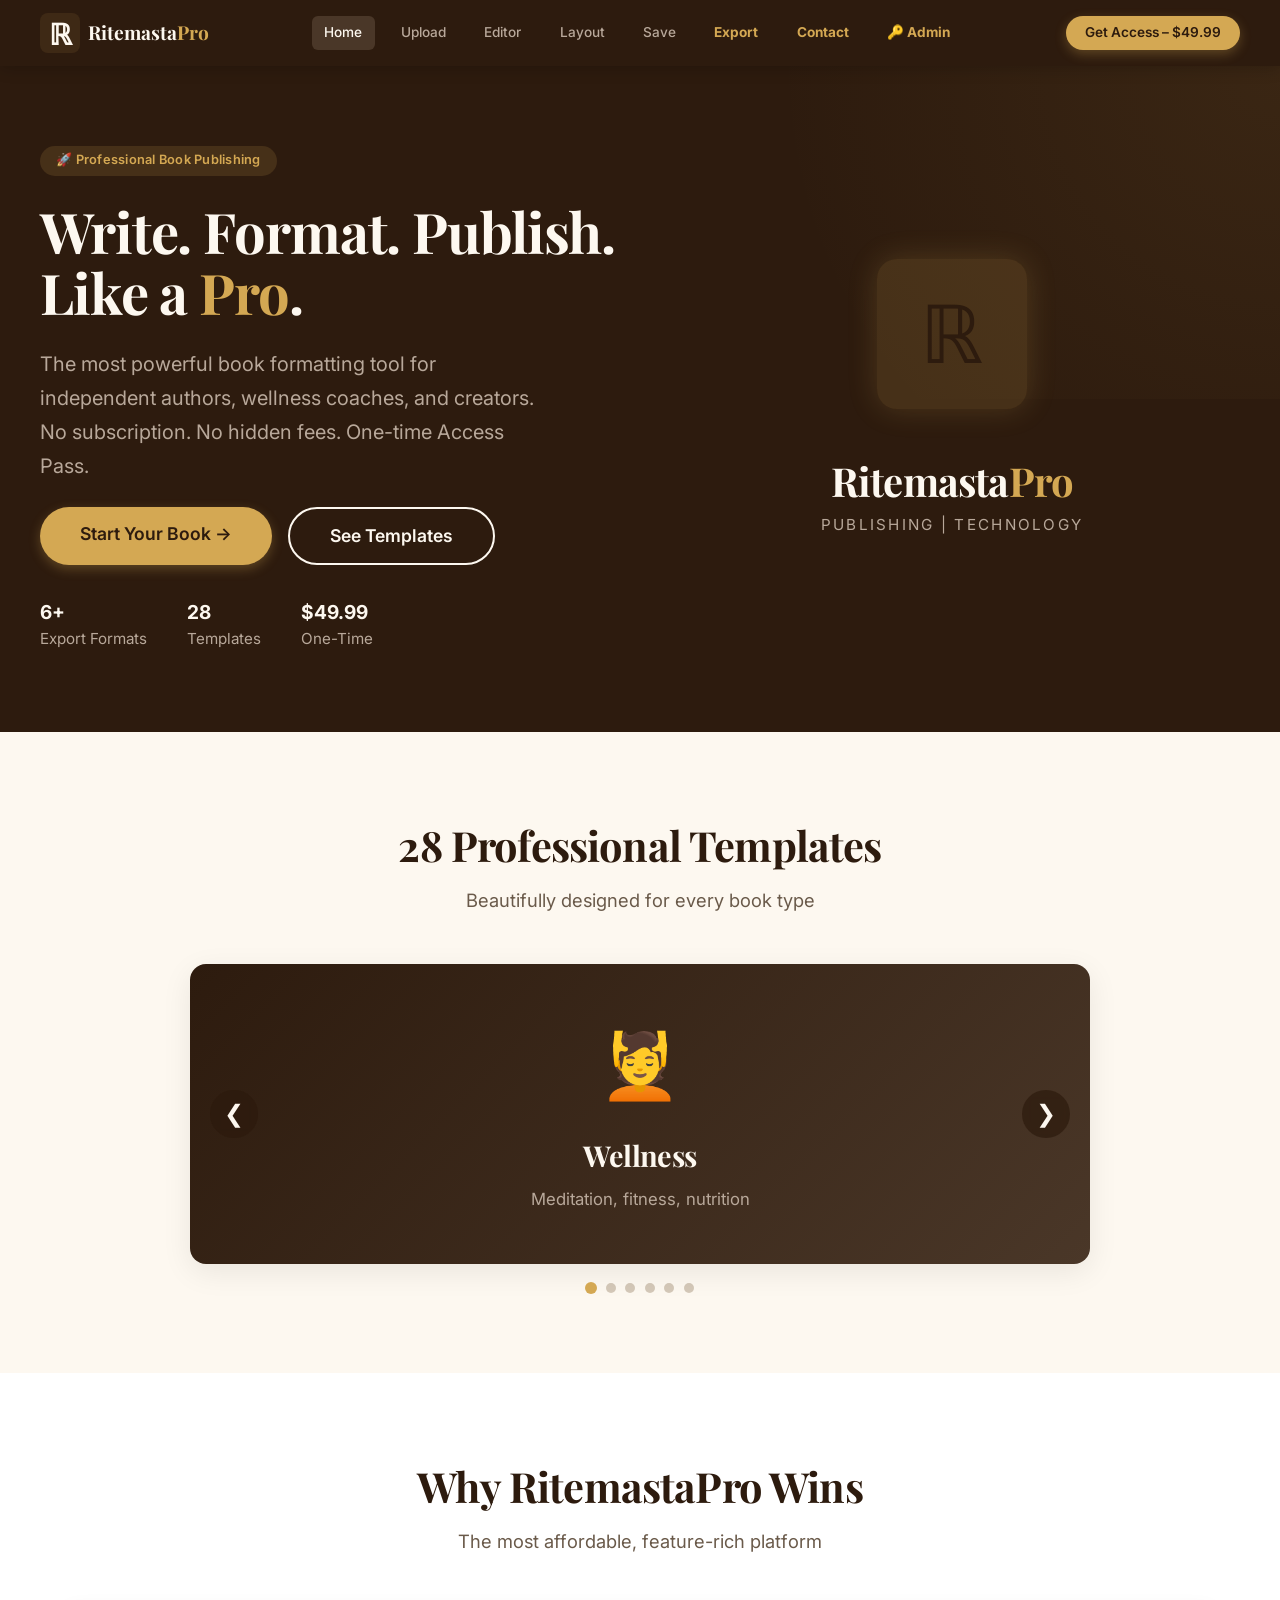
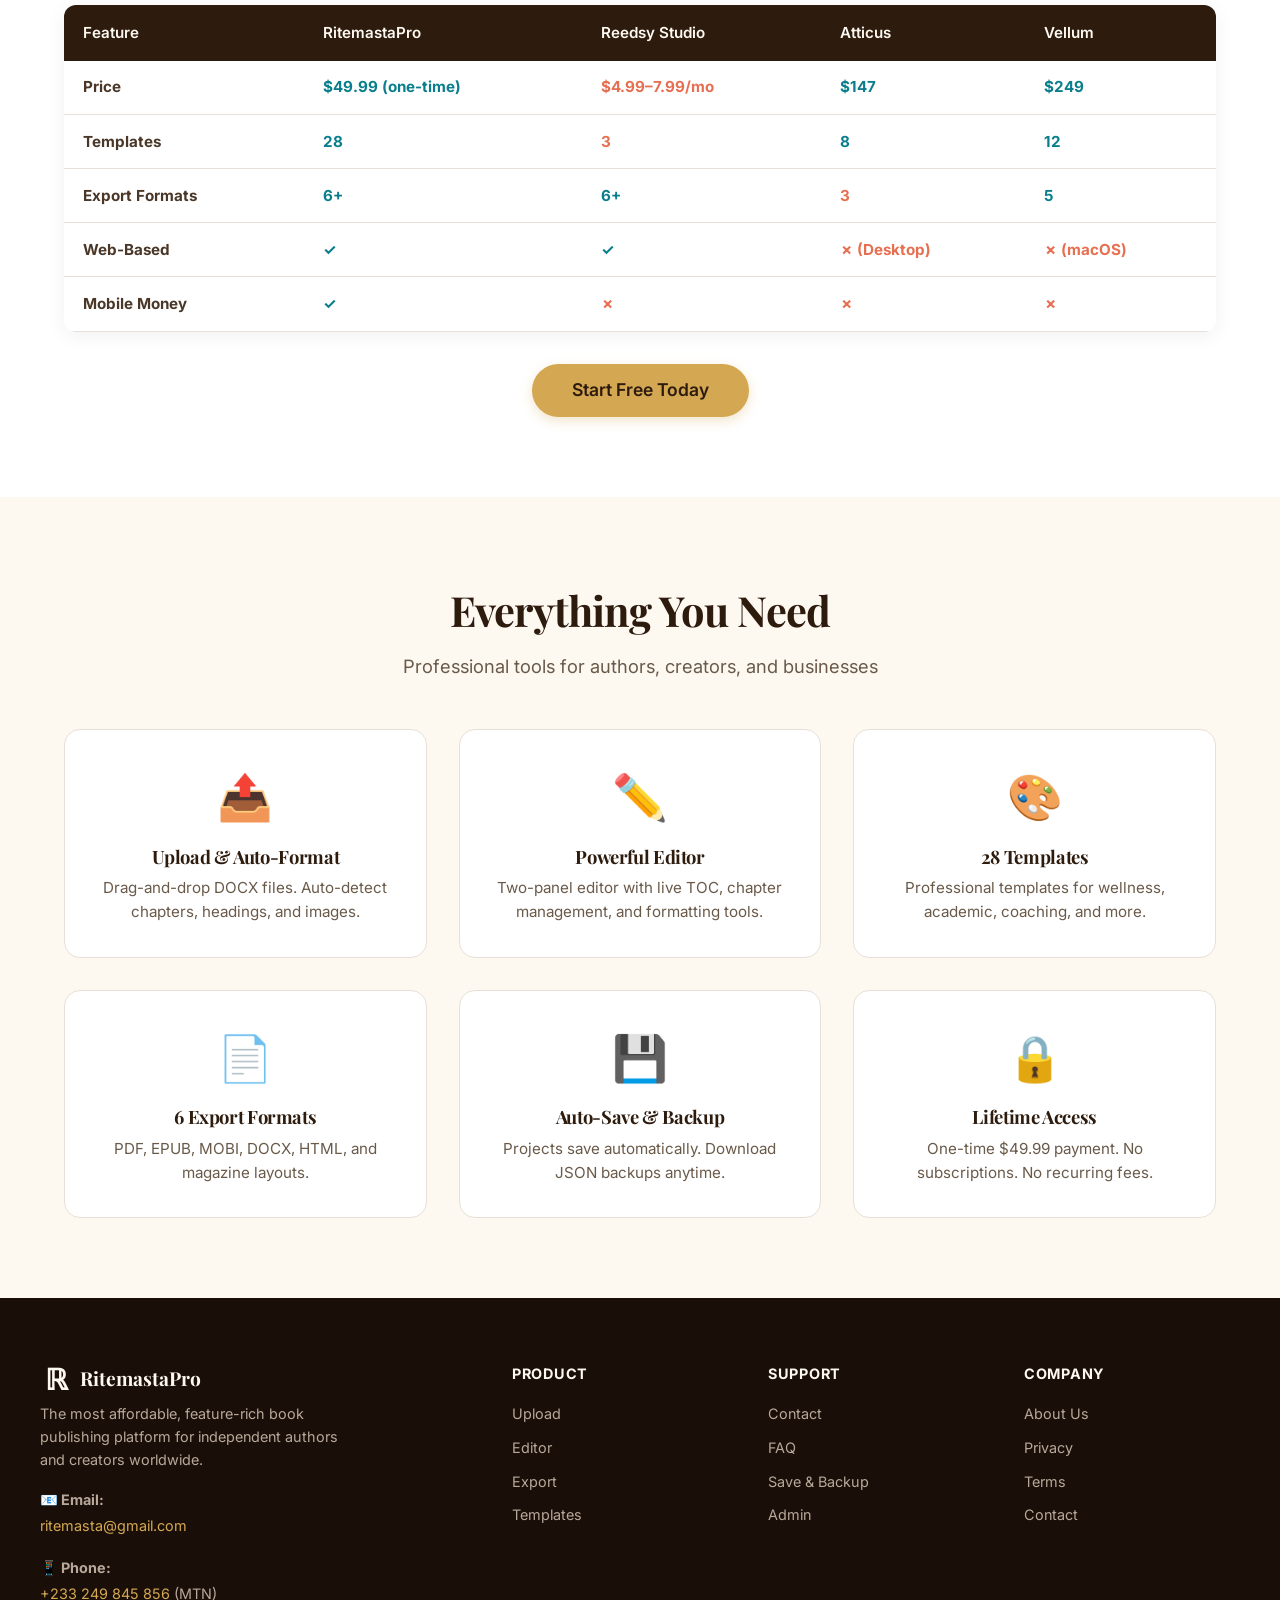
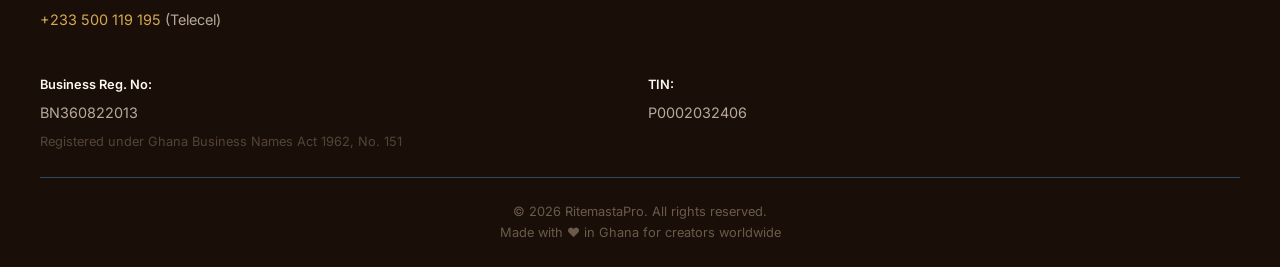
==== index.html @ d9a75c6f "Add files via upload" ====
<!DOCTYPE html>
<html lang="en">
<head>
    <meta charset="UTF-8">
    <meta name="viewport" content="width=device-width, initial-scale=1.0">
    <title>RitemastaPro – Professional Book Publishing Platform</title>
    <link rel="preconnect" href="https://fonts.googleapis.com">
    <link rel="preconnect" href="https://fonts.gstatic.com" crossorigin>
    <link href="https://fonts.googleapis.com/css2?family=Playfair+Display:wght@700&family=Inter:wght@400;500;600;700&display=swap" rel="stylesheet">
    <style>
        /* ===== RESET & BASE ===== */
        * { margin: 0; padding: 0; box-sizing: border-box; }
        
        body {
            font-family: 'Inter', -apple-system, BlinkMacSystemFont, sans-serif;
            background: #FDF8F0;
            color: #2D1B0E;
            line-height: 1.6;
        }
        
        h1, h2, h3, h4, h5, h6 {
            font-family: 'Playfair Display', Georgia, serif;
            font-weight: 700;
            color: #2D1B0E;
            letter-spacing: -0.02em;
        }
        
        a { text-decoration: none; color: inherit; }
        .container { max-width: 1200px; margin: 0 auto; padding: 0 1.5rem; }

        /* ===== HEADER (Sticky, Dark) ===== */
        .header {
            background: #2D1B0E;
            padding: 0.8rem 1.5rem;
            position: sticky;
            top: 0;
            z-index: 1000;
            box-shadow: 0 2px 15px rgba(0,0,0,0.2);
        }
        
        .header-inner {
            max-width: 1200px;
            margin: 0 auto;
            display: flex;
            justify-content: space-between;
            align-items: center;
            gap: 1rem;
            flex-wrap: wrap;
        }
        
        .logo {
            display: flex;
            align-items: center;
            gap: 0.5rem;
            font-size: 1.2rem;
            font-weight: 700;
            color: #FDF8F0;
            font-family: 'Playfair Display', serif;
        }
        
        .logo-icon {
            width: 40px;
            height: 40px;
            display: flex;
            align-items: center;
            justify-content: center;
            font-size: 1.8rem;
            background: rgba(212, 168, 83, 0.1);
            border-radius: 8px;
        }
        
        .logo-accent { color: #D4A853; }

        .nav {
            display: flex;
            gap: 0.8rem;
            flex-wrap: wrap;
            align-items: center;
        }
        
        .nav-link {
            color: #B8A89A;
            padding: 0.4rem 0.8rem;
            border-radius: 6px;
            font-size: 0.85rem;
            font-weight: 500;
            transition: 0.2s;
        }
        
        .nav-link:hover { color: #FDF8F0; }
        .nav-link.active { color: #FDF8F0; background: #4A3728; }
        .nav-link.highlight { color: #D4A853; font-weight: 700; }

        /* ===== BUTTONS ===== */
        .btn {
            display: inline-block;
            padding: 0.6rem 1.5rem;
            border: none;
            border-radius: 50px;
            font-weight: 600;
            cursor: pointer;
            transition: all 0.3s ease;
            text-decoration: none;
            font-size: 0.95rem;
            font-family: 'Inter', sans-serif;
        }
        
        .btn-primary {
            background: #D4A853;
            color: #2D1B0E;
            box-shadow: 0 4px 12px rgba(212, 168, 83, 0.3);
        }
        
        .btn-primary:hover {
            background: #C49A42;
            transform: translateY(-2px);
            box-shadow: 0 6px 20px rgba(212, 168, 83, 0.4);
        }
        
        .btn-outline {
            background: transparent;
            color: #FDF8F0;
            border: 2px solid #FDF8F0;
        }
        
        .btn-outline:hover {
            background: #FDF8F0;
            color: #2D1B0E;
        }
        
        .btn-large { padding: 0.8rem 2.5rem; font-size: 1.1rem; }
        .btn-small { padding: 0.4rem 1.2rem; font-size: 0.85rem; }

        .pulse-btn { animation: pulse 2s infinite; }
        
        @keyframes pulse {
            0% { box-shadow: 0 0 0 0 rgba(212, 168, 83, 0.7); }
            70% { box-shadow: 0 0 0 10px rgba(212, 168, 83, 0); }
            100% { box-shadow: 0 0 0 0 rgba(212, 168, 83, 0); }
        }

        /* ===== HERO ===== */
        .hero {
            background: #2D1B0E;
            padding: 5rem 1.5rem;
            position: relative;
            overflow: hidden;
        }
        
        .hero::before {
            content: '';
            position: absolute;
            top: -50%;
            right: -50%;
            width: 100%;
            height: 100%;
            background: radial-gradient(circle, rgba(212,168,83,0.08) 0%, transparent 70%);
            pointer-events: none;
        }
        
        .hero-inner {
            max-width: 1200px;
            margin: 0 auto;
            display: grid;
            grid-template-columns: 1fr 1fr;
            gap: 3rem;
            align-items: center;
            position: relative;
            z-index: 1;
        }
        
        .hero-content { display: flex; flex-direction: column; gap: 1.5rem; }
        
        .hero-badge {
            display: inline-block;
            background: rgba(212, 168, 83, 0.15);
            color: #D4A853;
            padding: 0.3rem 1rem;
            border-radius: 50px;
            font-size: 0.8rem;
            font-weight: 600;
            width: fit-content;
            letter-spacing: 0.02em;
        }
        
        .hero-content h1 {
            font-size: 3.5rem;
            line-height: 1.1;
            color: #FDF8F0;
        }
        
        .hero-content h1 .highlight { color: #D4A853; }
        
        .hero-sub {
            font-size: 1.25rem;
            color: #B8A89A;
            max-width: 500px;
            line-height: 1.7;
        }
        
        .hero-actions { display: flex; gap: 1rem; flex-wrap: wrap; }
        
        .hero-stats {
            display: flex;
            gap: 2.5rem;
            margin-top: 0.5rem;
            color: #B8A89A;
            font-size: 0.95rem;
        }
        
        .hero-stats .stat strong {
            color: #FDF8F0;
            font-size: 1.2rem;
            display: block;
            font-family: 'Inter', sans-serif;
        }

        .hero-image {
            display: flex;
            justify-content: center;
            align-items: center;
            position: relative;
        }
        
        .hero-logo-wrapper {
            position: relative;
            display: flex;
            flex-direction: column;
            align-items: center;
        }
        
        .hero-logo-wrapper .logo-display {
            width: 150px;
            height: 150px;
            background: rgba(212, 168, 83, 0.15);
            border-radius: 20px;
            display: flex;
            align-items: center;
            justify-content: center;
            font-size: 5rem;
            margin-bottom: 1.5rem;
            box-shadow: 0 0 30px rgba(212, 168, 83, 0.2);
        }
        
        .hero-logo-wrapper .brand-text {
            color: #FDF8F0;
            font-family: 'Playfair Display', serif;
            font-size: 2.5rem;
            font-weight: 700;
            letter-spacing: -0.02em;
            margin-top: 1rem;
        }
        
        .hero-logo-wrapper .brand-text span { color: #D4A853; }
        
        .hero-logo-wrapper .sub-text {
            color: #B8A89A;
            font-size: 0.95rem;
            letter-spacing: 0.15em;
            text-transform: uppercase;
        }

        /* ===== CAROUSEL ===== */
        .carousel-section {
            padding: 5rem 1.5rem;
            background: #FDF8F0;
        }
        
        .carousel-container {
            position: relative;
            max-width: 900px;
            margin: 0 auto;
            overflow: hidden;
            border-radius: 16px;
            box-shadow: 0 8px 30px rgba(0,0,0,0.08);
        }
        
        .carousel-track {
            display: flex;
            transition: transform 0.6s cubic-bezier(0.25, 0.46, 0.45, 0.94);
        }
        
        .carousel-slide {
            min-width: 100%;
            position: relative;
            background: linear-gradient(135deg, #2D1B0E 0%, #4A3728 100%);
            padding: 3rem 2rem;
            text-align: center;
            min-height: 300px;
            display: flex;
            flex-direction: column;
            justify-content: center;
            align-items: center;
        }
        
        .carousel-slide .emoji { font-size: 4rem; margin-bottom: 1rem; }
        .carousel-slide h3 { color: #FDF8F0; font-size: 1.8rem; margin-bottom: 0.5rem; }
        .carousel-slide p { color: #B8A89A; font-size: 1.05rem; }
        
        .carousel-btn {
            position: absolute;
            top: 50%;
            transform: translateY(-50%);
            background: rgba(45,27,14,0.7);
            color: #FDF8F0;
            border: none;
            border-radius: 50%;
            width: 48px;
            height: 48px;
            font-size: 1.5rem;
            cursor: pointer;
            transition: 0.3s;
            z-index: 10;
            backdrop-filter: blur(4px);
        }
        
        .carousel-btn:hover {
            background: #D4A853;
            color: #2D1B0E;
        }
        
        .carousel-btn-prev { left: 20px; }
        .carousel-btn-next { right: 20px; }
        
        .carousel-dots {
            display: flex;
            justify-content: center;
            gap: 0.6rem;
            margin-top: 1.2rem;
        }
        
        .dot {
            width: 10px;
            height: 10px;
            border-radius: 50%;
            background: #D4C8B8;
            cursor: pointer;
            transition: 0.3s;
        }
        
        .dot.active {
            background: #D4A853;
            transform: scale(1.2);
        }

        /* ===== COMPARISON ===== */
        .comparison {
            padding: 5rem 1.5rem;
            background: white;
        }
        
        .section-header { text-align: center; margin-bottom: 3rem; }
        .section-header h2 { font-size: 2.6rem; margin-bottom: 0.5rem; }
        .section-header p { color: #6A5A4A; font-size: 1.15rem; }
        
        .comparison-table-wrapper {
            overflow-x: auto;
            border-radius: 12px;
            box-shadow: 0 4px 20px rgba(0,0,0,0.06);
        }
        
        .comparison-table {
            width: 100%;
            border-collapse: collapse;
            font-size: 0.95rem;
        }
        
        .comparison-table th {
            background: #2D1B0E;
            color: #FDF8F0;
            padding: 1rem 1.2rem;
            text-align: left;
            font-weight: 600;
        }
        
        .comparison-table td {
            padding: 0.9rem 1.2rem;
            border-bottom: 1px solid #E8E0D8;
            color: #4A3728;
        }
        
        .comparison-table tr:hover td { background: #FDF8F0; }
        
        .check { color: #0A7E8C; font-weight: 700; }
        .cross { color: #E76F51; font-weight: 700; }

        /* ===== FEATURES ===== */
        .features { padding: 5rem 1.5rem; background: #FDF8F0; }
        
        .feature-grid {
            display: grid;
            grid-template-columns: repeat(auto-fit, minmax(280px, 1fr));
            gap: 2rem;
        }
        
        .feature-card {
            background: white;
            padding: 2rem;
            border-radius: 16px;
            text-align: center;
            border: 1px solid #E8E0D8;
            transition: 0.3s;
        }
        
        .feature-card:hover {
            transform: translateY(-4px);
            box-shadow: 0 8px 30px rgba(0,0,0,0.08);
            border-color: #D4A853;
        }
        
        .feature-icon { font-size: 2.8rem; margin-bottom: 0.5rem; }
        .feature-card h3 { font-size: 1.15rem; margin-bottom: 0.3rem; }
        .feature-card p { font-size: 0.95rem; color: #6A5A4A; line-height: 1.6; }

        /* ===== FOOTER ===== */
        .footer {
            background: #1A0F08;
            color: #B8A89A;
            padding: 4rem 1.5rem 1.5rem;
        }
        
        .footer-inner { max-width: 1200px; margin: 0 auto; }
        
        .footer-grid {
            display: grid;
            grid-template-columns: 2fr 1fr 1fr 1fr;
            gap: 2.5rem;
            margin-bottom: 2.5rem;
        }
        
        .footer-col h4 {
            font-family: 'Inter', sans-serif;
            font-size: 0.9rem;
            color: #FDF8F0;
            margin-bottom: 1rem;
            letter-spacing: 0.05em;
            text-transform: uppercase;
        }
        
        .footer-logo {
            font-size: 1.2rem;
            font-weight: 700;
            color: #FDF8F0;
            font-family: 'Playfair Display', serif;
            margin-bottom: 0.5rem;
            display: flex;
            align-items: center;
            gap: 0.5rem;
        }
        
        .footer-logo-icon {
            font-size: 1.8rem;
            width: 32px;
            height: 32px;
            display: flex;
            align-items: center;
            justify-content: center;
        }
        
        .footer-desc { font-size: 0.9rem; line-height: 1.6; max-width: 300px; margin-bottom: 1rem; }
        
        .footer-contact { font-size: 0.9rem; line-height: 1.8; }
        .footer-contact a { color: #D4A853; transition: 0.2s; }
        .footer-contact a:hover { color: #FDF8F0; }
        
        .footer-links { list-style: none; }
        .footer-links li { margin-bottom: 0.5rem; }
        .footer-links a { font-size: 0.9rem; transition: 0.2s; }
        .footer-links a:hover { color: #D4A853; }
        
        .footer-bottom {
            border-top: 1px solid #2D4A5A;
            padding-top: 1.5rem;
            text-align: center;
            font-size: 0.8rem;
            color: #6A5A4A;
        }

        .footer-legal { 
            display: grid;
            grid-template-columns: repeat(auto-fit, minmax(200px, 1fr));
            gap: 1rem;
            margin: 1.5rem 0;
            font-size: 0.8rem;
            line-height: 1.8;
        }

        .legal-item { color: #8A7A6A; }
        .legal-label { color: #FDF8F0; font-weight: 600; }
        .legal-value { color: #B8A89A; font-size: 0.9rem; margin-top: 0.25rem; }
        .legal-subtext { color: #6A5A4A; font-size: 0.8rem; margin-top: 0.25rem; opacity: 0.7; }

        /* ===== RESPONSIVE ===== */
        @media (max-width: 1024px) {
            .hero-inner { grid-template-columns: 1fr; text-align: center; }
            .hero-actions { justify-content: center; }
            .hero-stats { justify-content: center; }
            .footer-grid { grid-template-columns: 1fr 1fr; }
        }
        
        @media (max-width: 768px) {
            .header-inner { flex-direction: column; align-items: center; }
            .nav { justify-content: center; }
            .hero-content h1 { font-size: 2.4rem; }
            .hero-stats { gap: 1.5rem; flex-wrap: wrap; justify-content: center; }
            .carousel-btn { width: 36px; height: 36px; font-size: 1rem; }
            .footer-grid { grid-template-columns: 1fr; }
            .footer-legal { grid-template-columns: 1fr; }
        }
        
        @media (max-width: 480px) {
            .hero-content h1 { font-size: 1.8rem; }
            .hero-stats { flex-direction: column; gap: 0.8rem; }
            .hero-logo-wrapper .logo-display { width: 120px; height: 120px; font-size: 4rem; }
        }
    </style>
</head>
<body>
    <!-- HEADER -->
    <header class="header">
        <div class="header-inner">
            <div class="logo">
                <div class="logo-icon">ℝ</div>
                <span>Ritemasta<span class="logo-accent">Pro</span></span>
            </div>
            <nav class="nav">
                <a href="index.html" class="nav-link active">Home</a>
                <a href="upload.html" class="nav-link">Upload</a>
                <a href="editor.html" class="nav-link">Editor</a>
                <a href="layout.html" class="nav-link">Layout</a>
                <a href="save.html" class="nav-link">Save</a>
                <a href="export.html" class="nav-link highlight">Export</a>
                <a href="contact.html" class="nav-link highlight">Contact</a>
                <a href="admin.html" class="nav-link highlight">🔑 Admin</a>
            </nav>
            <div>
                <a href="export.html" class="btn btn-primary btn-small pulse-btn">Get Access – $49.99</a>
            </div>
        </div>
    </header>

    <!-- HERO -->
    <section class="hero">
        <div class="hero-inner">
            <div class="hero-content">
                <span class="hero-badge">🚀 Professional Book Publishing</span>
                <h1>Write. Format. Publish.<br>Like a <span class="highlight">Pro</span>.</h1>
                <p class="hero-sub">The most powerful book formatting tool for independent authors, wellness coaches, and creators. No subscription. No hidden fees. One-time Access Pass.</p>
                <div class="hero-actions">
                    <a href="upload.html" class="btn btn-primary btn-large">Start Your Book →</a>
                    <a href="#templates" class="btn btn-outline btn-large">See Templates</a>
                </div>
                <div class="hero-stats">
                    <div class="stat"><strong>6+</strong> Export Formats</div>
                    <div class="stat"><strong>28</strong> Templates</div>
                    <div class="stat"><strong>$49.99</strong> One-Time</div>
                </div>
            </div>
            <div class="hero-image">
                <div class="hero-logo-wrapper">
                    <div class="logo-display">ℝ</div>
                    <div class="brand-text">Ritemasta<span>Pro</span></div>
                    <div class="sub-text">Publishing | Technology</div>
                </div>
            </div>
        </div>
    </section>

    <!-- CAROUSEL -->
    <section class="carousel-section" id="templates">
        <div class="container">
            <div class="section-header">
                <h2>28 Professional Templates</h2>
                <p>Beautifully designed for every book type</p>
            </div>
            <div class="carousel-container">
                <div class="carousel-track" id="carousel">
                    <div class="carousel-slide"><div class="emoji">💆</div><h3>Wellness</h3><p>Meditation, fitness, nutrition</p></div>
                    <div class="carousel-slide"><div class="emoji">📚</div><h3>Academic</h3><p>Textbooks, study guides, training</p></div>
                    <div class="carousel-slide"><div class="emoji">🎯</div><h3>Coaching</h3><p>Self-help, inspiration, faith</p></div>
                    <div class="carousel-slide"><div class="emoji">📖</div><h3>Novels</h3><p>Fiction, poetry, short stories</p></div>
                    <div class="carousel-slide"><div class="emoji">📰</div><h3>Magazines</h3><p>Digital publications, newsletters</p></div>
                    <div class="carousel-slide"><div class="emoji">🧾</div><h3>Receipts</h3><p>Professional invoices, receipts</p></div>
                </div>
                <button class="carousel-btn carousel-btn-prev" onclick="carouselPrev()">❮</button>
                <button class="carousel-btn carousel-btn-next" onclick="carouselNext()">❯</button>
            </div>
            <div class="carousel-dots" id="dots"></div>
        </div>
    </section>

    <!-- COMPARISON -->
    <section class="comparison">
        <div class="container">
            <div class="section-header">
                <h2>Why RitemastaPro Wins</h2>
                <p>The most affordable, feature-rich platform</p>
            </div>
            <div class="comparison-table-wrapper">
                <table class="comparison-table">
                    <thead>
                        <tr>
                            <th>Feature</th>
                            <th>RitemastaPro</th>
                            <th>Reedsy Studio</th>
                            <th>Atticus</th>
                            <th>Vellum</th>
                        </tr>
                    </thead>
                    <tbody>
                        <tr>
                            <td><strong>Price</strong></td>
                            <td><span class="check">$49.99 (one-time)</span></td>
                            <td><span class="cross">$4.99–7.99/mo</span></td>
                            <td><span class="check">$147</span></td>
                            <td><span class="check">$249</span></td>
                        </tr>
                        <tr>
                            <td><strong>Templates</strong></td>
                            <td><span class="check">28</span></td>
                            <td><span class="cross">3</span></td>
                            <td><span class="check">8</span></td>
                            <td><span class="check">12</span></td>
                        </tr>
                        <tr>
                            <td><strong>Export Formats</strong></td>
                            <td><span class="check">6+</span></td>
                            <td><span class="check">6+</span></td>
                            <td><span class="cross">3</span></td>
                            <td><span class="check">5</span></td>
                        </tr>
                        <tr>
                            <td><strong>Web-Based</strong></td>
                            <td><span class="check">✓</span></td>
                            <td><span class="check">✓</span></td>
                            <td><span class="cross">✗ (Desktop)</span></td>
                            <td><span class="cross">✗ (macOS)</span></td>
                        </tr>
                        <tr>
                            <td><strong>Mobile Money</strong></td>
                            <td><span class="check">✓</span></td>
                            <td><span class="cross">✗</span></td>
                            <td><span class="cross">✗</span></td>
                            <td><span class="cross">✗</span></td>
                        </tr>
                    </tbody>
                </table>
            </div>
            <div style="text-align: center; margin-top: 2rem;">
                <a href="upload.html" class="btn btn-primary btn-large">Start Free Today</a>
            </div>
        </div>
    </section>

    <!-- FEATURES -->
    <section class="features">
        <div class="container">
            <div class="section-header">
                <h2>Everything You Need</h2>
                <p>Professional tools for authors, creators, and businesses</p>
            </div>
            <div class="feature-grid">
                <div class="feature-card">
                    <div class="feature-icon">📤</div>
                    <h3>Upload & Auto-Format</h3>
                    <p>Drag-and-drop DOCX files. Auto-detect chapters, headings, and images.</p>
                </div>
                <div class="feature-card">
                    <div class="feature-icon">✏️</div>
                    <h3>Powerful Editor</h3>
                    <p>Two-panel editor with live TOC, chapter management, and formatting tools.</p>
                </div>
                <div class="feature-card">
                    <div class="feature-icon">🎨</div>
                    <h3>28 Templates</h3>
                    <p>Professional templates for wellness, academic, coaching, and more.</p>
                </div>
                <div class="feature-card">
                    <div class="feature-icon">📄</div>
                    <h3>6 Export Formats</h3>
                    <p>PDF, EPUB, MOBI, DOCX, HTML, and magazine layouts.</p>
                </div>
                <div class="feature-card">
                    <div class="feature-icon">💾</div>
                    <h3>Auto-Save & Backup</h3>
                    <p>Projects save automatically. Download JSON backups anytime.</p>
                </div>
                <div class="feature-card">
                    <div class="feature-icon">🔒</div>
                    <h3>Lifetime Access</h3>
                    <p>One-time $49.99 payment. No subscriptions. No recurring fees.</p>
                </div>
            </div>
        </div>
    </section>

    <!-- FOOTER -->
    <footer class="footer">
        <div class="footer-inner">
            <div class="footer-grid">
                <div class="footer-col">
                    <div class="footer-logo">
                        <div class="footer-logo-icon">ℝ</div>
                        <span>RitemastaPro</span>
                    </div>
                    <p class="footer-desc">The most affordable, feature-rich book publishing platform for independent authors and creators worldwide.</p>
                    <div class="footer-contact">
                        <p><strong>📧 Email:</strong></p>
                        <p><a href="mailto:ritemasta@gmail.com">ritemasta@gmail.com</a></p>
                        <p style="margin-top: 1rem;"><strong>📱 Phone:</strong></p>
                        <p><a href="https://wa.me/233249845856">+233 249 845 856</a> (MTN)</p>
                        <p><a href="https://wa.me/233500119195">+233 500 119 195</a> (Telecel)</p>
                    </div>
                </div>
                <div class="footer-col">
                    <h4>Product</h4>
                    <ul class="footer-links">
                        <li><a href="upload.html">Upload</a></li>
                        <li><a href="editor.html">Editor</a></li>
                        <li><a href="export.html">Export</a></li>
                        <li><a href="layout.html">Templates</a></li>
                    </ul>
                </div>
                <div class="footer-col">
                    <h4>Support</h4>
                    <ul class="footer-links">
                        <li><a href="contact.html">Contact</a></li>
                        <li><a href="contact.html">FAQ</a></li>
                        <li><a href="save.html">Save & Backup</a></li>
                        <li><a href="admin.html">Admin</a></li>
                    </ul>
                </div>
                <div class="footer-col">
                    <h4>Company</h4>
                    <ul class="footer-links">
                        <li><a href="about.html">About Us</a></li>
                        <li><a href="privacy.html">Privacy</a></li>
                        <li><a href="terms.html">Terms</a></li>
                        <li><a href="contact.html">Contact</a></li>
                    </ul>
                </div>
            </div>

            <div class="footer-legal">
                <div class="legal-item">
                    <div class="legal-label">Business Reg. No:</div>
                    <div class="legal-value">BN360822013</div>
                    <div class="legal-subtext">Registered under Ghana Business Names Act 1962, No. 151</div>
                </div>
                <div class="legal-item">
                    <div class="legal-label">TIN:</div>
                    <div class="legal-value">P0002032406</div>
                </div>
            </div>

            <div class="footer-bottom">
                <p>&copy; 2026 RitemastaPro. All rights reserved.</p>
                <p>Made with ❤️ in Ghana for creators worldwide</p>
            </div>
        </div>
    </footer>

    <script>
        let currentSlide = 0;
        const slides = document.querySelectorAll('.carousel-slide');
        const totalSlides = slides.length;

        function createDots() {
            const container = document.getElementById('dots');
            for (let i = 0; i < totalSlides; i++) {
                const dot = document.createElement('div');
                dot.className = `dot ${i === 0 ? 'active' : ''}`;
                dot.onclick = () => goToSlide(i);
                container.appendChild(dot);
            }
        }

        function showSlide(n) {
            const carousel = document.getElementById('carousel');
            carousel.style.transform = `translateX(-${n * 100}%)`;
            document.querySelectorAll('.dot').forEach((dot, i) => {
                dot.classList.toggle('active', i === n);
            });
        }

        function carouselNext() {
            currentSlide = (currentSlide + 1) % totalSlides;
            showSlide(currentSlide);
        }

        function carouselPrev() {
            currentSlide = (currentSlide - 1 + totalSlides) % totalSlides;
            showSlide(currentSlide);
        }

        function goToSlide(n) {
            currentSlide = n;
            showSlide(currentSlide);
        }

        createDots();
        setInterval(carouselNext, 5000);
    </script>
</body>
</html>
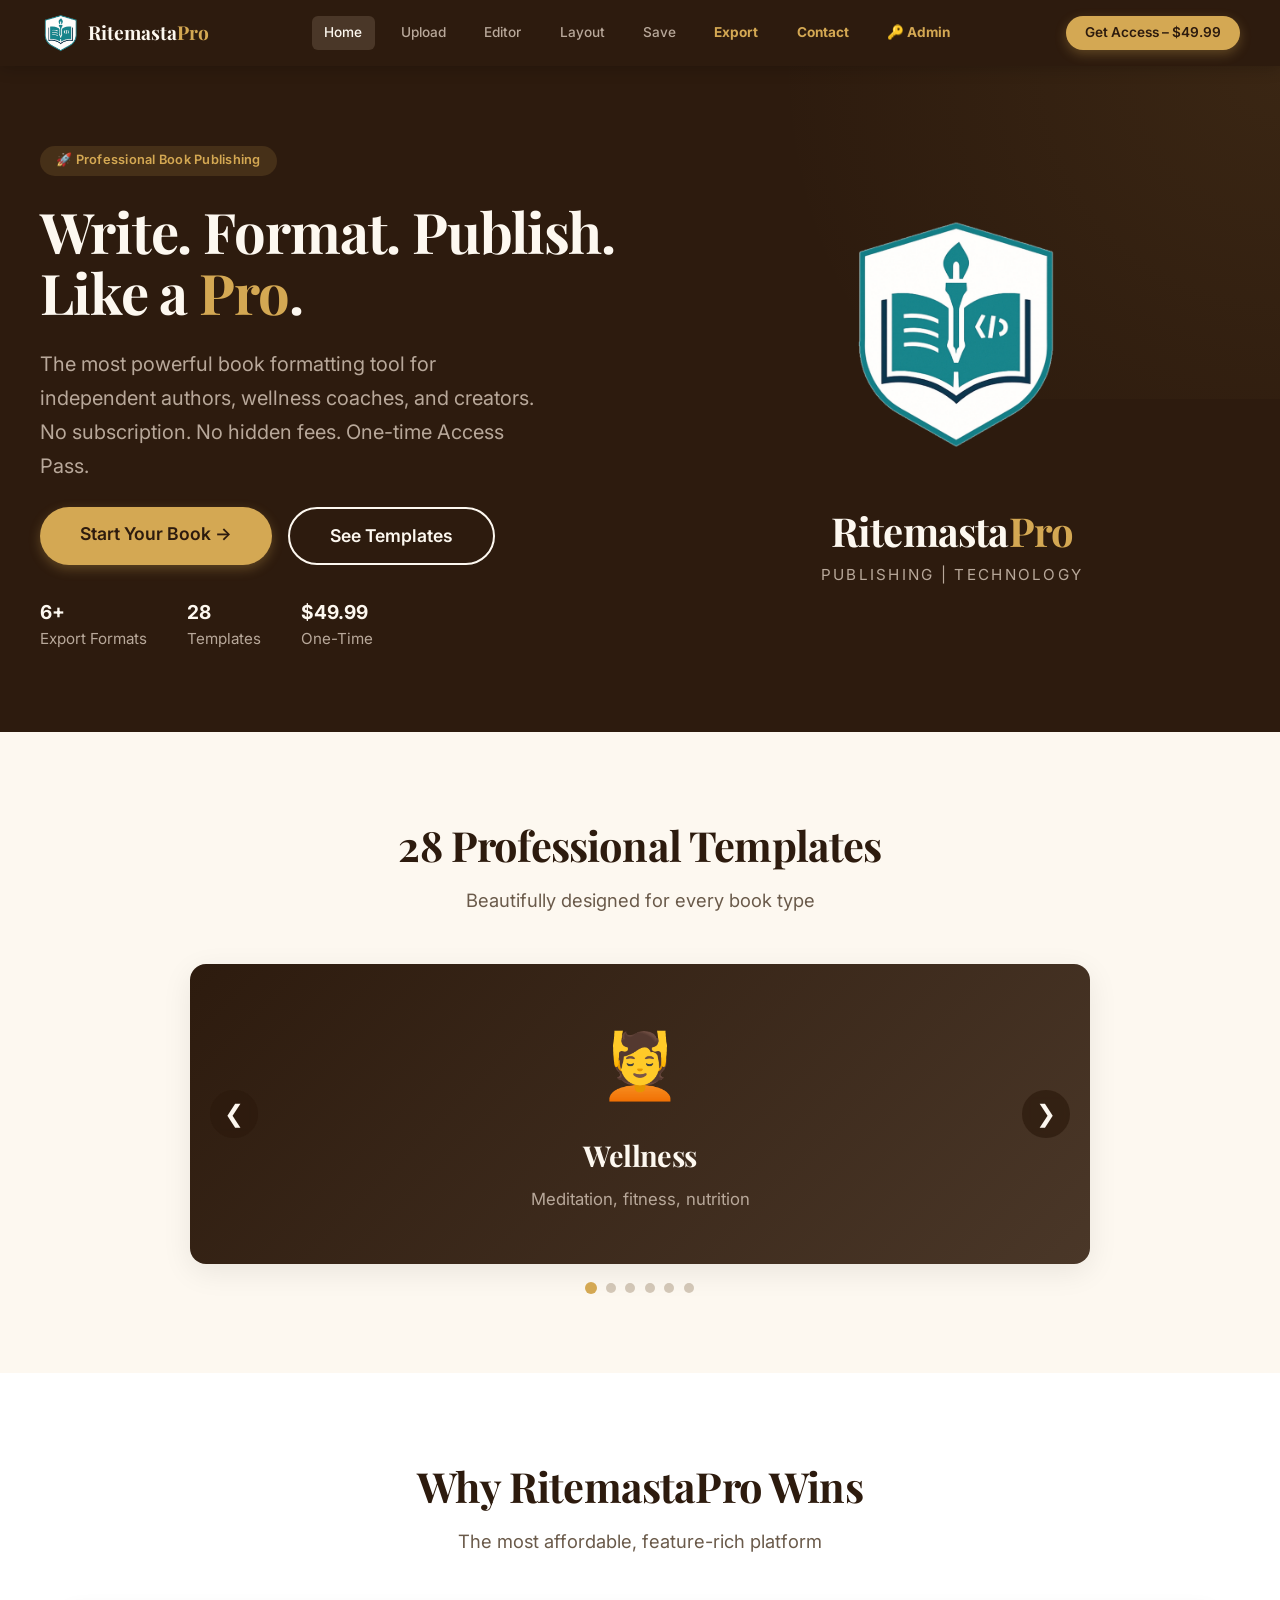
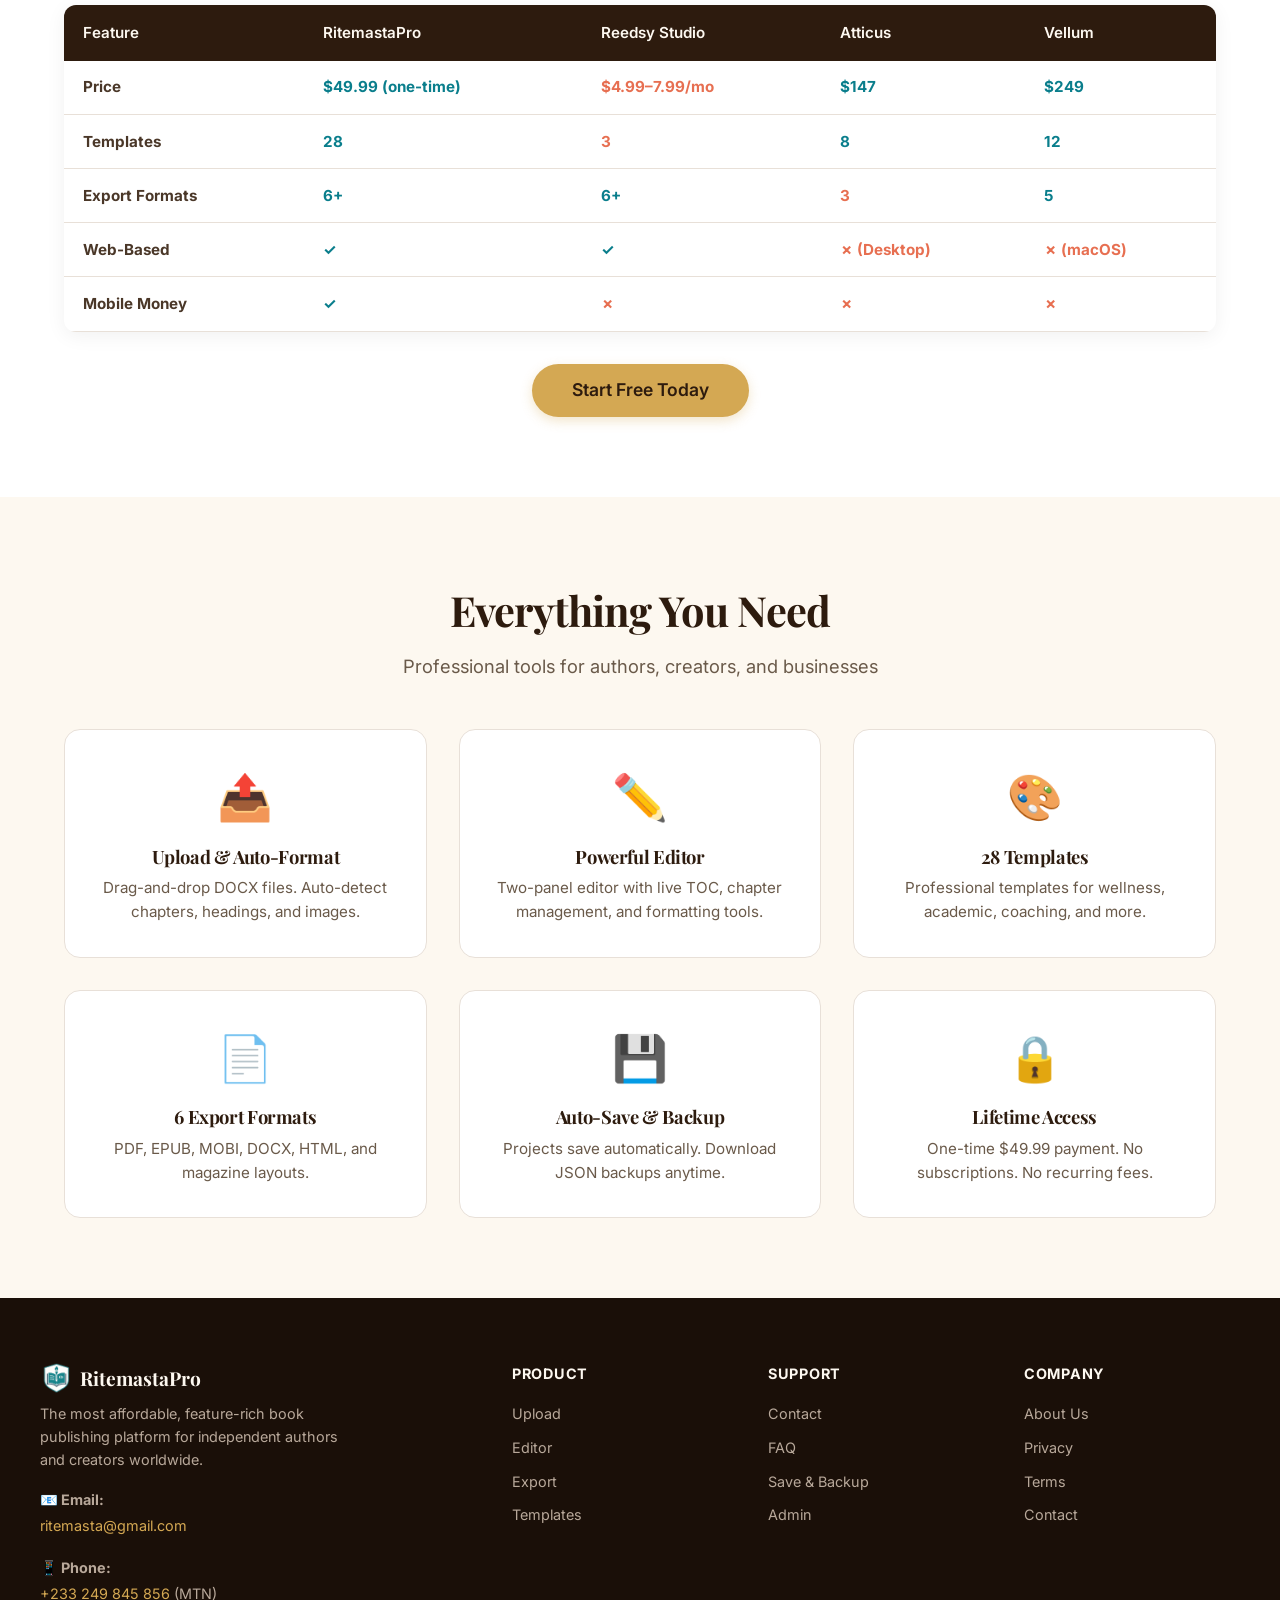
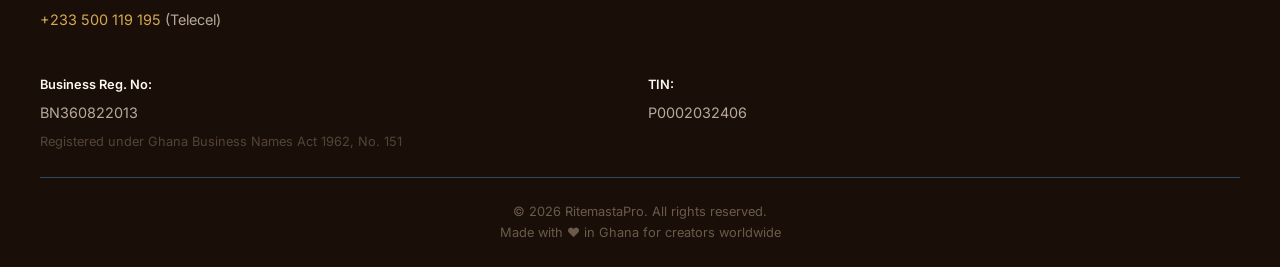
==== commit 9703ba13: "Add files via upload" ====
--- a/index.html
+++ b/index.html
@@ -64,9 +64,12 @@
             display: flex;
             align-items: center;
             justify-content: center;
-            font-size: 1.8rem;
-            background: rgba(212, 168, 83, 0.1);
-            border-radius: 8px;
+        }
+
+        .logo-icon img {
+            width: 100%;
+            height: 100%;
+            object-fit: contain;
         }
         
         .logo-accent { color: #D4A853; }
@@ -230,16 +233,18 @@
         }
         
         .hero-logo-wrapper .logo-display {
-            width: 150px;
-            height: 150px;
-            background: rgba(212, 168, 83, 0.15);
-            border-radius: 20px;
+            width: 250px;
+            height: 250px;
             display: flex;
             align-items: center;
             justify-content: center;
-            font-size: 5rem;
             margin-bottom: 1.5rem;
-            box-shadow: 0 0 30px rgba(212, 168, 83, 0.2);
+        }
+
+        .hero-logo-wrapper .logo-display img {
+            width: 100%;
+            height: 100%;
+            object-fit: contain;
         }
         
         .hero-logo-wrapper .brand-text {
@@ -449,12 +454,17 @@
         }
         
         .footer-logo-icon {
-            font-size: 1.8rem;
             width: 32px;
             height: 32px;
             display: flex;
             align-items: center;
             justify-content: center;
+        }
+
+        .footer-logo-icon img {
+            width: 100%;
+            height: 100%;
+            object-fit: contain;
         }
         
         .footer-desc { font-size: 0.9rem; line-height: 1.6; max-width: 300px; margin-bottom: 1rem; }
@@ -520,7 +530,7 @@
     <header class="header">
         <div class="header-inner">
             <div class="logo">
-                <div class="logo-icon">ℝ</div>
+                <div class="logo-icon"><img src="logo.png" alt="RitemastaPro Logo"></div>
                 <span>Ritemasta<span class="logo-accent">Pro</span></span>
             </div>
             <nav class="nav">
@@ -558,7 +568,7 @@
             </div>
             <div class="hero-image">
                 <div class="hero-logo-wrapper">
-                    <div class="logo-display">ℝ</div>
+                    <div class="logo-display"><img src="logo.png" alt="RitemastaPro Logo"></div>
                     <div class="brand-text">Ritemasta<span>Pro</span></div>
                     <div class="sub-text">Publishing | Technology</div>
                 </div>
@@ -700,7 +710,7 @@
             <div class="footer-grid">
                 <div class="footer-col">
                     <div class="footer-logo">
-                        <div class="footer-logo-icon">ℝ</div>
+                        <div class="footer-logo-icon"><img src="logo.png" alt="RitemastaPro Logo"></div>
                         <span>RitemastaPro</span>
                     </div>
                     <p class="footer-desc">The most affordable, feature-rich book publishing platform for independent authors and creators worldwide.</p>
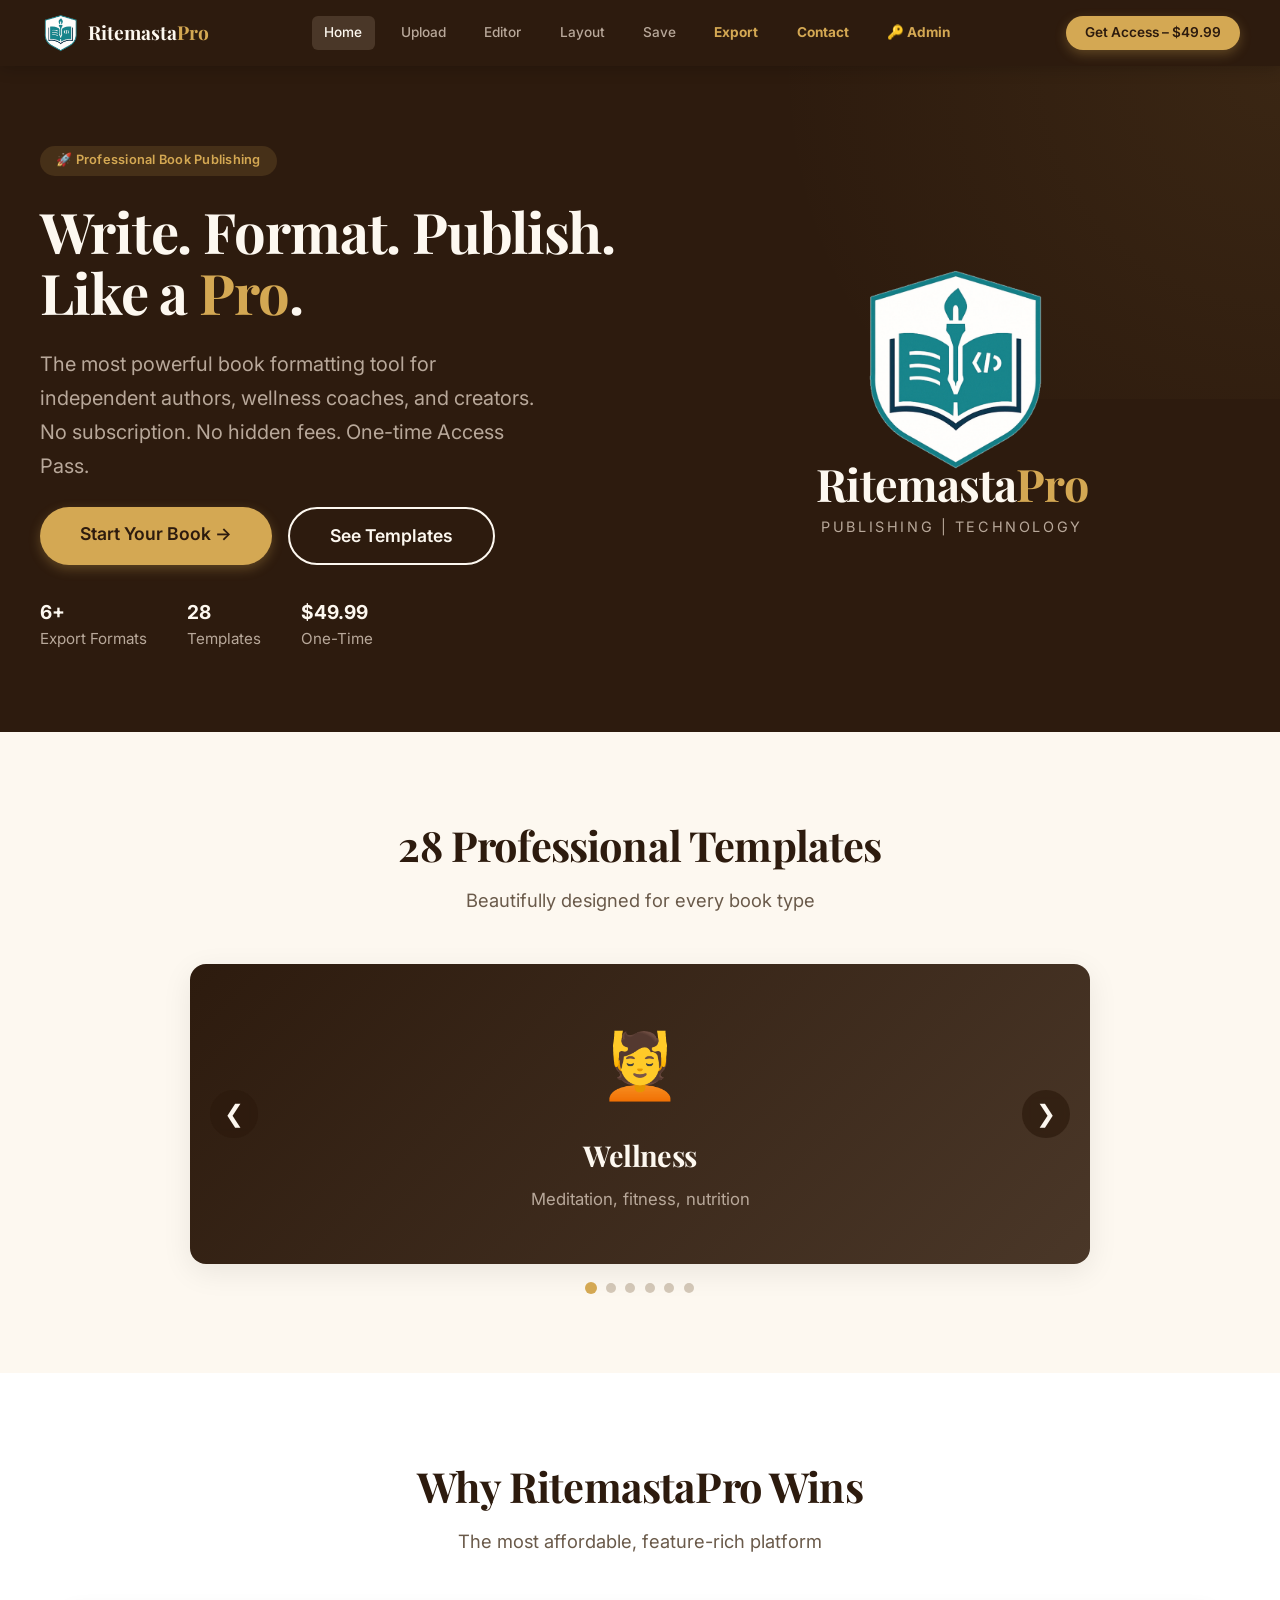
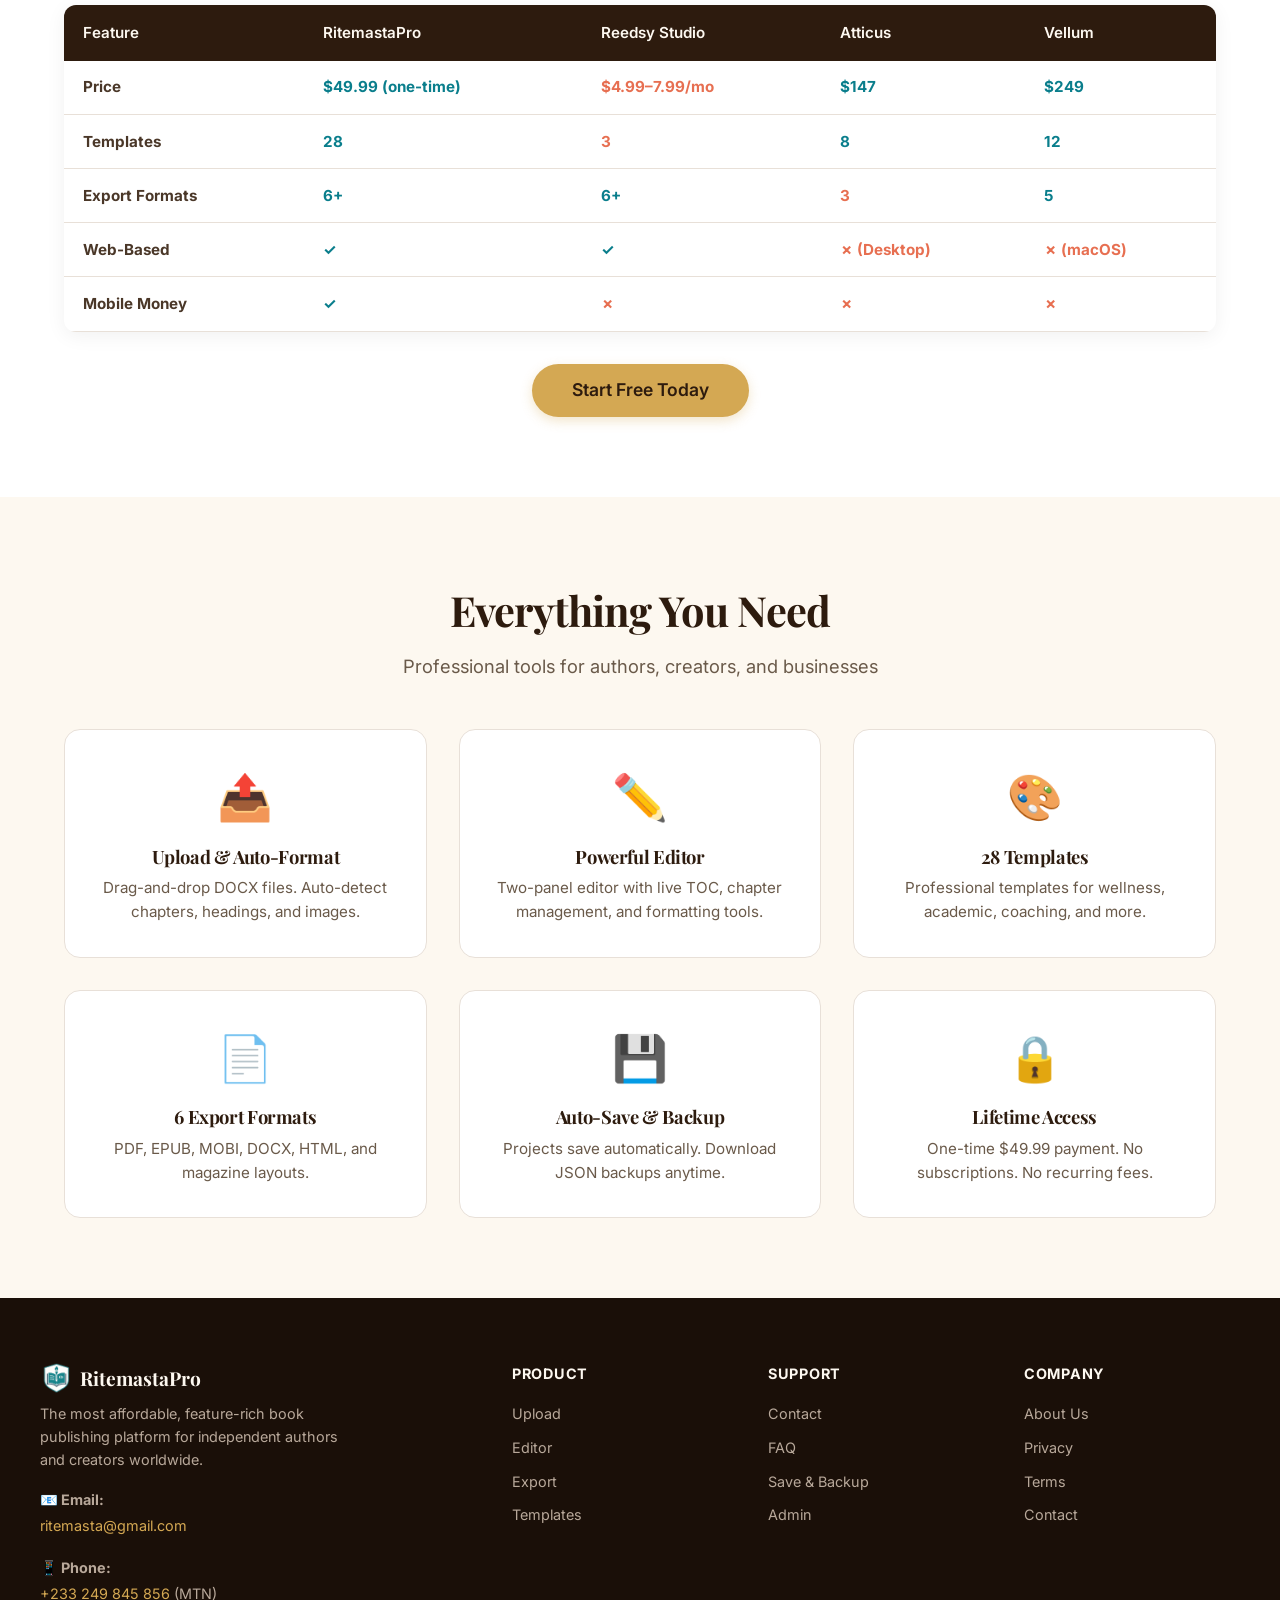
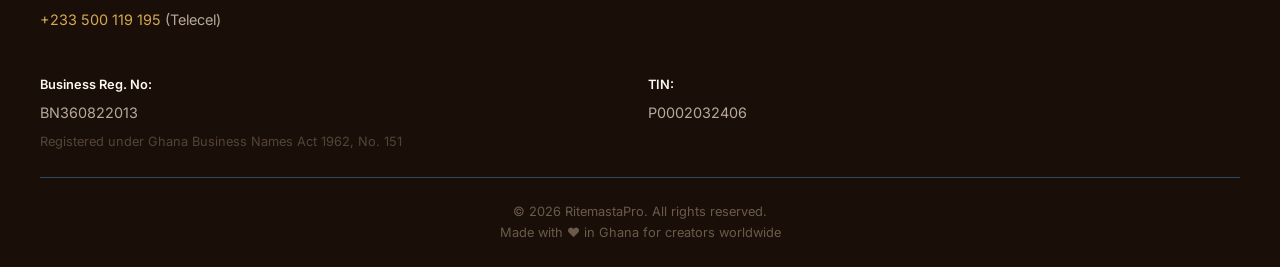
==== commit d4cf437b: "Add files via upload" ====
--- a/index.html
+++ b/index.html
@@ -225,20 +225,20 @@
             position: relative;
         }
         
-        .hero-logo-wrapper {
-            position: relative;
+                .hero-logo-wrapper {
             display: flex;
             flex-direction: column;
             align-items: center;
+            gap: 0.2rem;
         }
         
         .hero-logo-wrapper .logo-display {
-            width: 250px;
-            height: 250px;
+            width: 220px;
+            height: 220px;
             display: flex;
             align-items: center;
             justify-content: center;
-            margin-bottom: 1.5rem;
+            margin-bottom: 0;
         }
 
         .hero-logo-wrapper .logo-display img {
@@ -250,19 +250,21 @@
         .hero-logo-wrapper .brand-text {
             color: #FDF8F0;
             font-family: 'Playfair Display', serif;
-            font-size: 2.5rem;
+            font-size: 2.8rem;
             font-weight: 700;
             letter-spacing: -0.02em;
-            margin-top: 1rem;
+            margin-top: -20px;
+            line-height: 1;
         }
         
         .hero-logo-wrapper .brand-text span { color: #D4A853; }
         
         .hero-logo-wrapper .sub-text {
             color: #B8A89A;
-            font-size: 0.95rem;
-            letter-spacing: 0.15em;
+            font-size: 0.9rem;
+            letter-spacing: 0.18em;
             text-transform: uppercase;
+            margin-top: 0.3rem;
         }
 
         /* ===== CAROUSEL ===== */
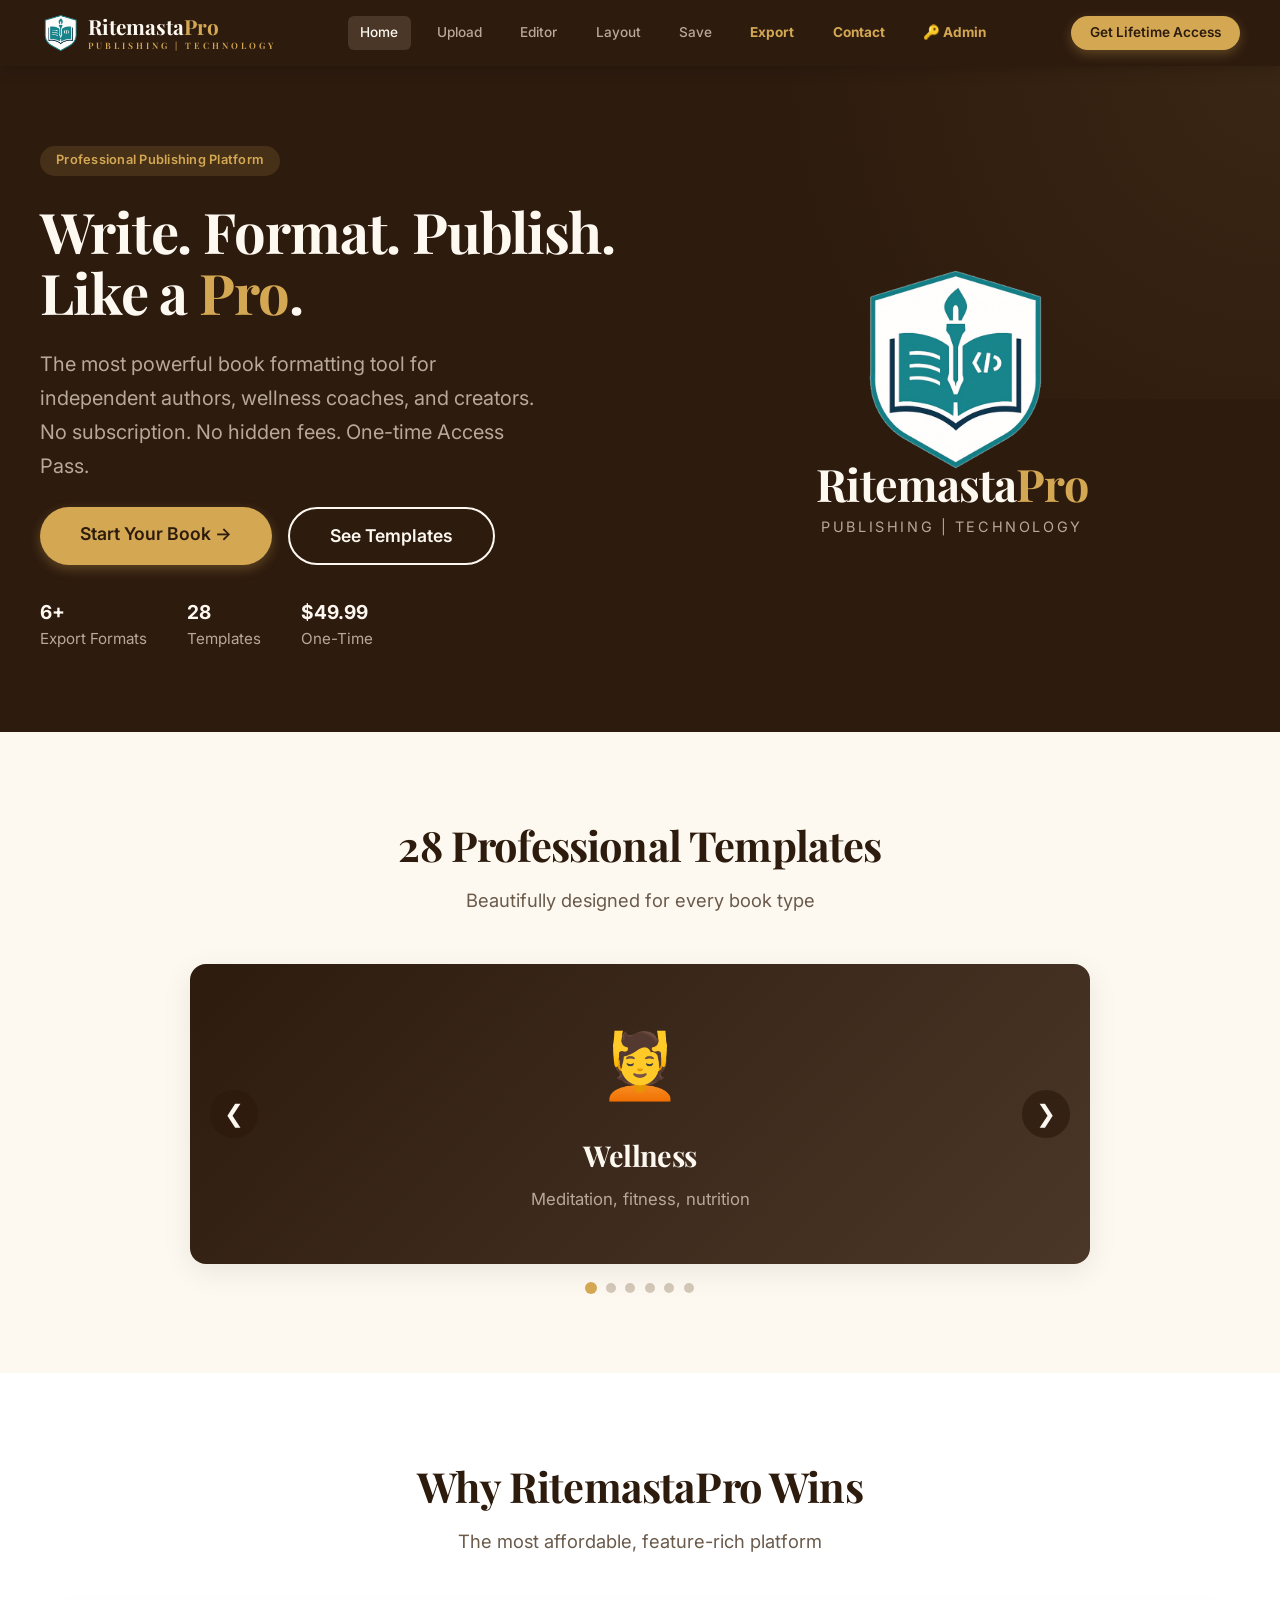
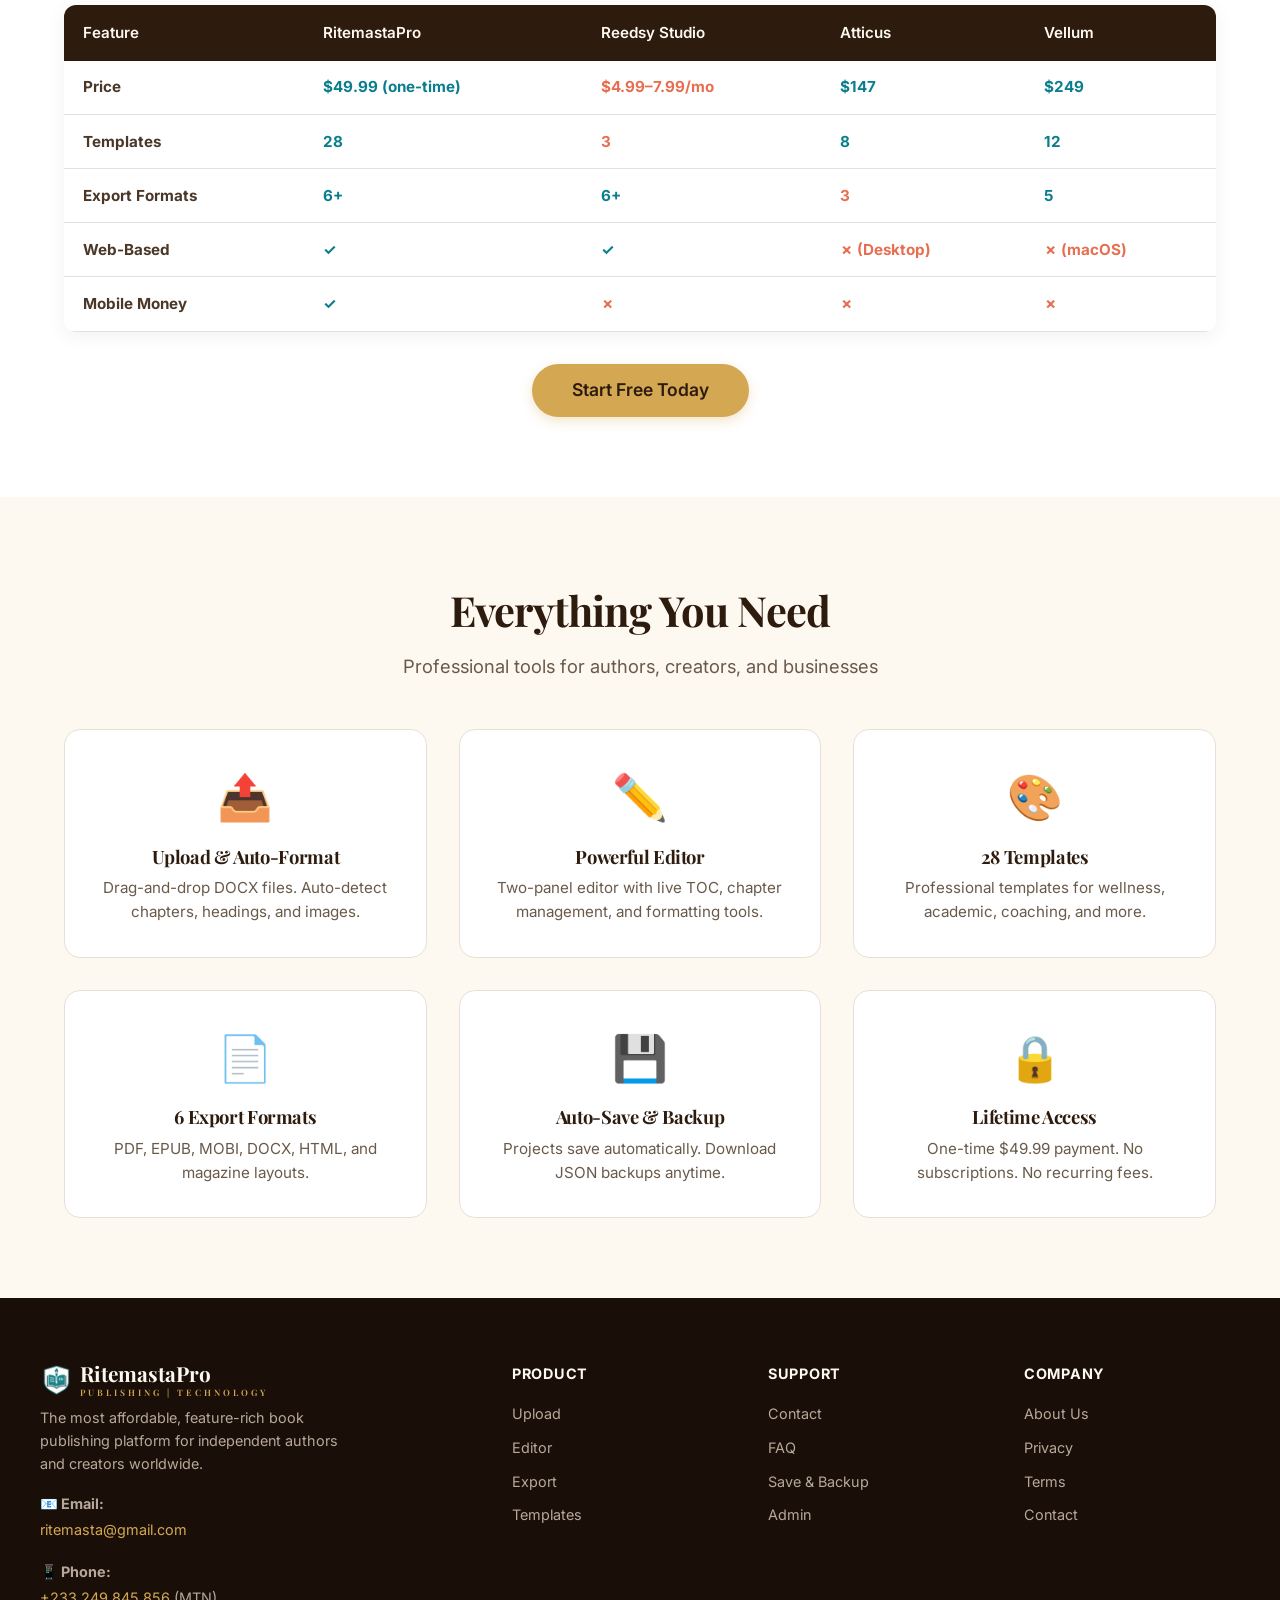
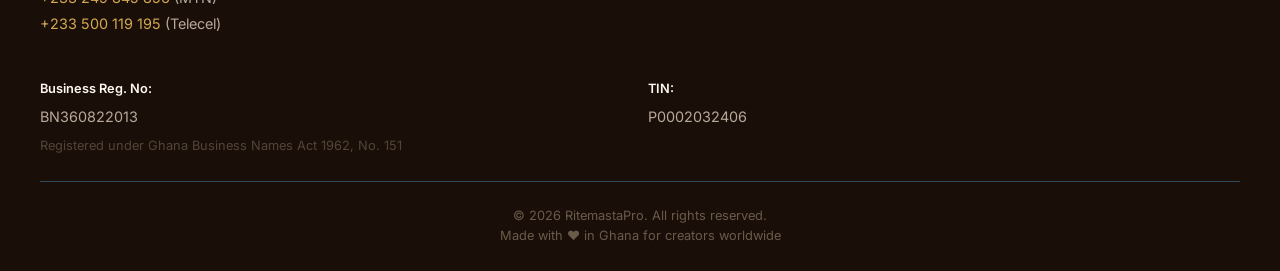
==== commit a965a965: "Add files via upload" ====
--- a/index.html
+++ b/index.html
@@ -72,7 +72,31 @@
             object-fit: contain;
         }
         
-        .logo-accent { color: #D4A853; }
+        
+.logo-accent { color: #D4A853; }
+
+.brand-lockup{
+    display:flex;
+    flex-direction:column;
+    line-height:1.1;
+}
+
+.brand-name{
+    font-family:'Playfair Display', serif;
+    font-size:1.3rem;
+    font-weight:700;
+    color:#FDF8F0;
+}
+
+.brand-tagline{
+    color:#D4A853;
+    font-size:0.55rem;
+    font-weight:600;
+    letter-spacing:3px;
+    text-transform:uppercase;
+    margin-top:3px;
+}
+
 
         .nav {
             display: flex;
@@ -532,8 +556,17 @@
     <header class="header">
         <div class="header-inner">
             <div class="logo">
-                <div class="logo-icon"><img src="logo.png" alt="RitemastaPro Logo"></div>
-                <span>Ritemasta<span class="logo-accent">Pro</span></span>
+                <div class="logo-icon">
+                    <img src="logo.png" alt="RitemastaPro Logo">
+                </div>
+                <div class="brand-lockup">
+                    <span class="brand-name">
+                        Ritemasta<span class="logo-accent">Pro</span>
+                    </span>
+                    <span class="brand-tagline">
+                        PUBLISHING | TECHNOLOGY
+                    </span>
+                </div>
             </div>
             <nav class="nav">
                 <a href="index.html" class="nav-link active">Home</a>
@@ -546,7 +579,7 @@
                 <a href="admin.html" class="nav-link highlight">🔑 Admin</a>
             </nav>
             <div>
-                <a href="export.html" class="btn btn-primary btn-small pulse-btn">Get Access – $49.99</a>
+                <a href="export.html" class="btn btn-primary btn-small pulse-btn">Get Lifetime Access</a>
             </div>
         </div>
     </header>
@@ -555,7 +588,7 @@
     <section class="hero">
         <div class="hero-inner">
             <div class="hero-content">
-                <span class="hero-badge">🚀 Professional Book Publishing</span>
+                <span class="hero-badge">Professional Publishing Platform</span>
                 <h1>Write. Format. Publish.<br>Like a <span class="highlight">Pro</span>.</h1>
                 <p class="hero-sub">The most powerful book formatting tool for independent authors, wellness coaches, and creators. No subscription. No hidden fees. One-time Access Pass.</p>
                 <div class="hero-actions">
@@ -712,8 +745,13 @@
             <div class="footer-grid">
                 <div class="footer-col">
                     <div class="footer-logo">
-                        <div class="footer-logo-icon"><img src="logo.png" alt="RitemastaPro Logo"></div>
-                        <span>RitemastaPro</span>
+                        <div class="footer-logo-icon">
+                            <img src="logo.png" alt="RitemastaPro Logo">
+                        </div>
+                        <div class="brand-lockup">
+                            <span class="brand-name">RitemastaPro</span>
+                            <span class="brand-tagline">PUBLISHING | TECHNOLOGY</span>
+                        </div>
                     </div>
                     <p class="footer-desc">The most affordable, feature-rich book publishing platform for independent authors and creators worldwide.</p>
                     <div class="footer-contact">
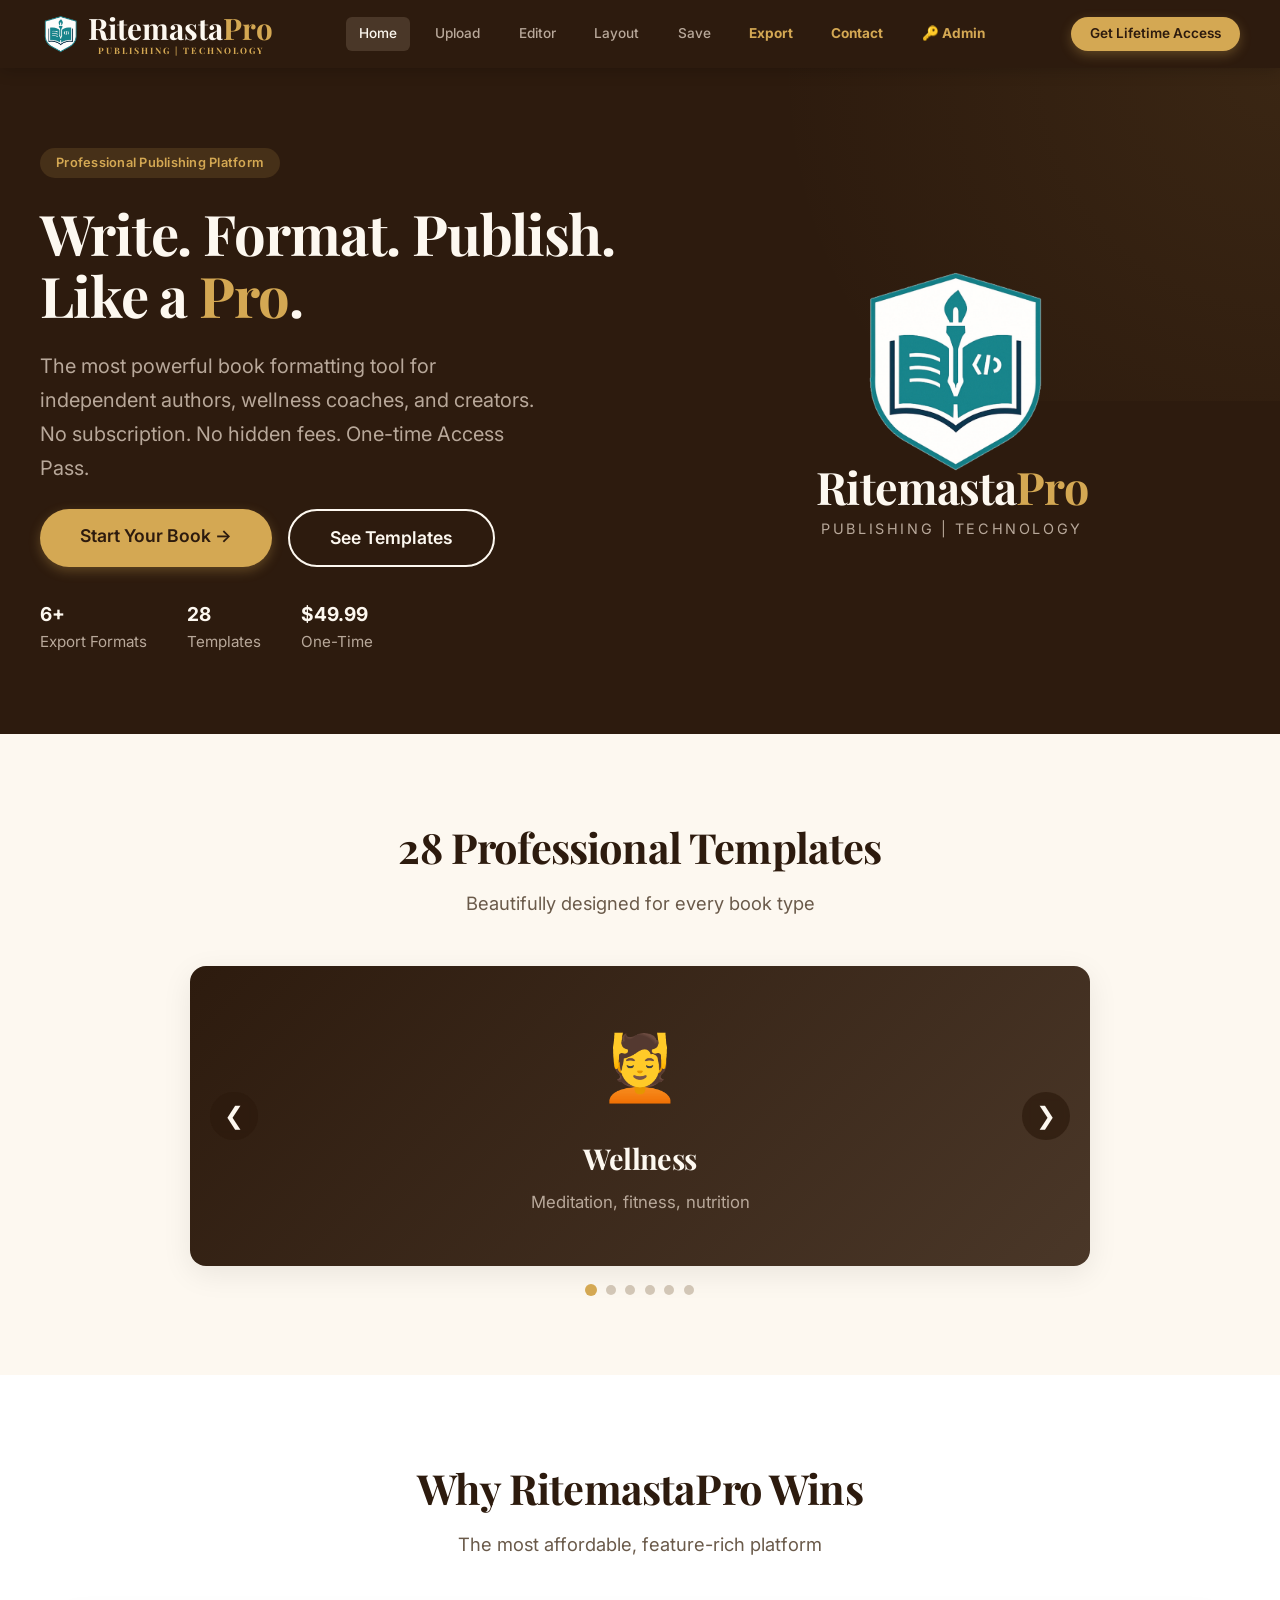
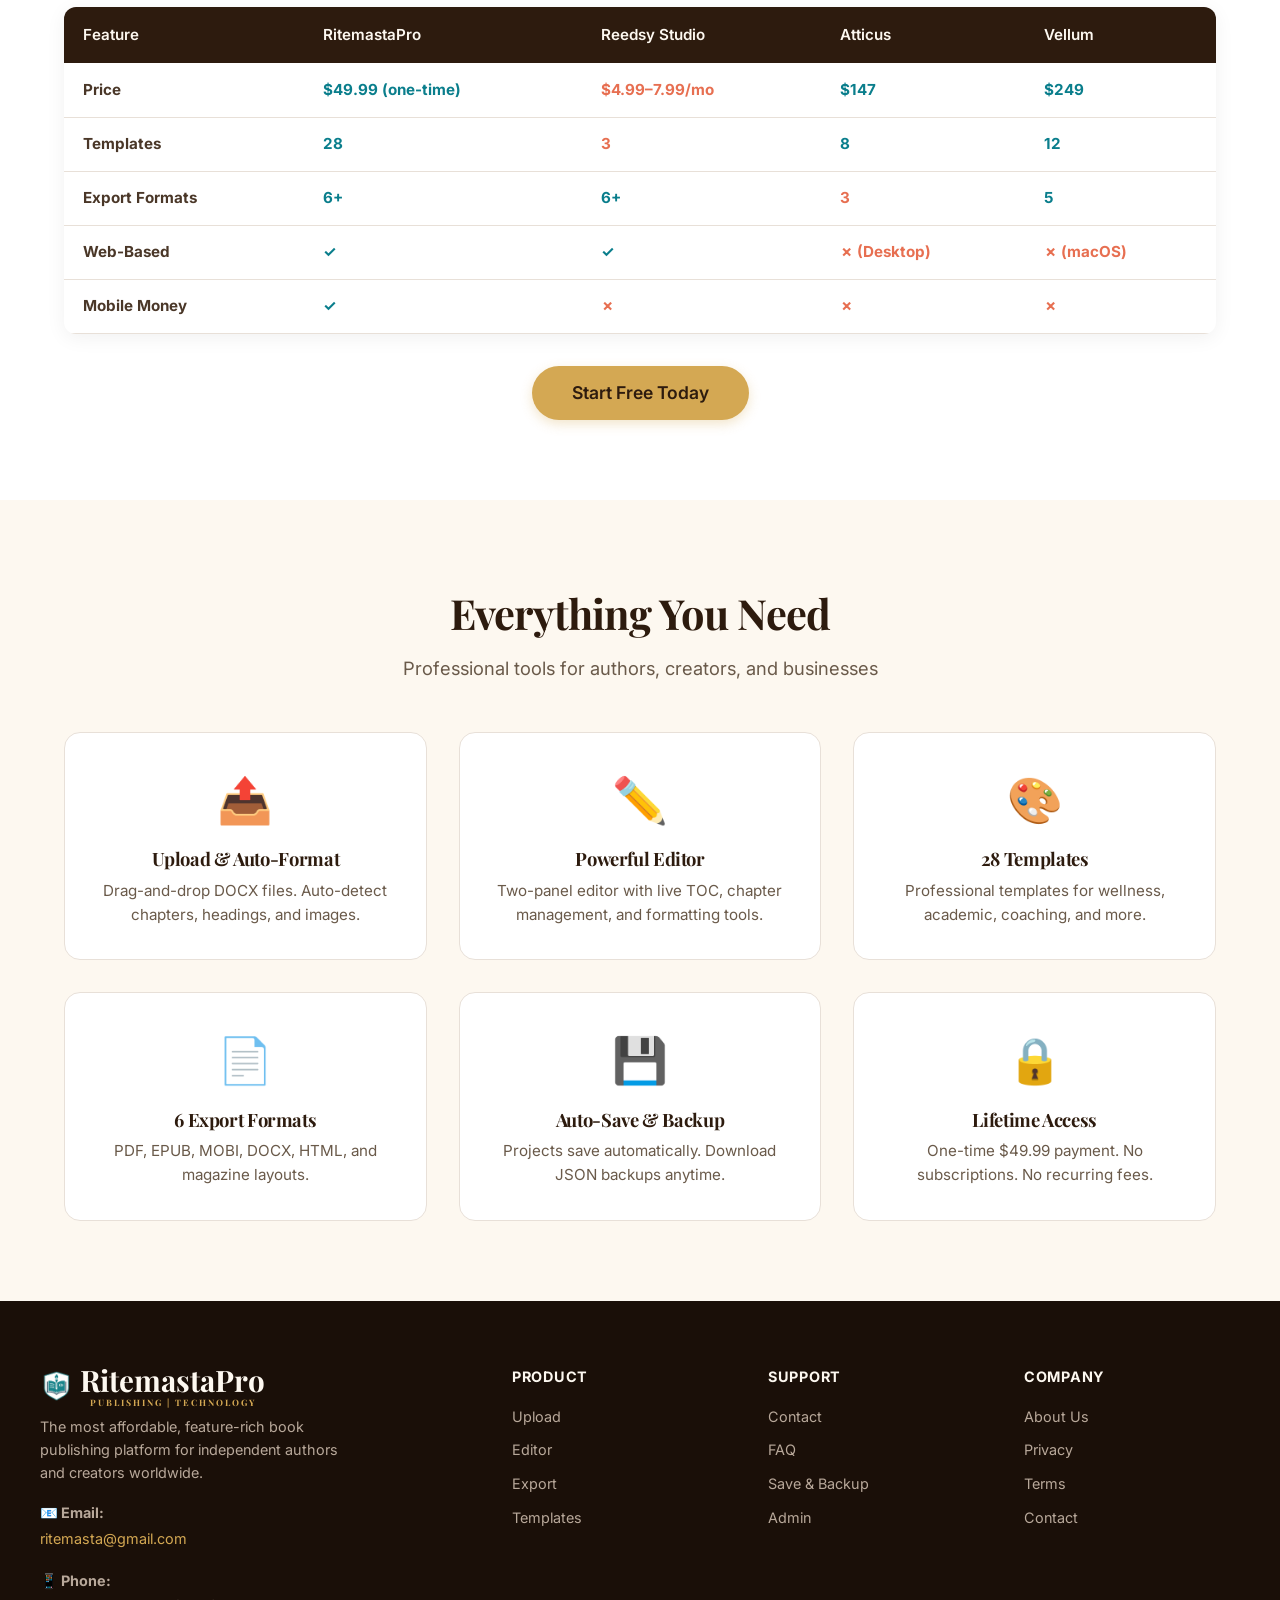
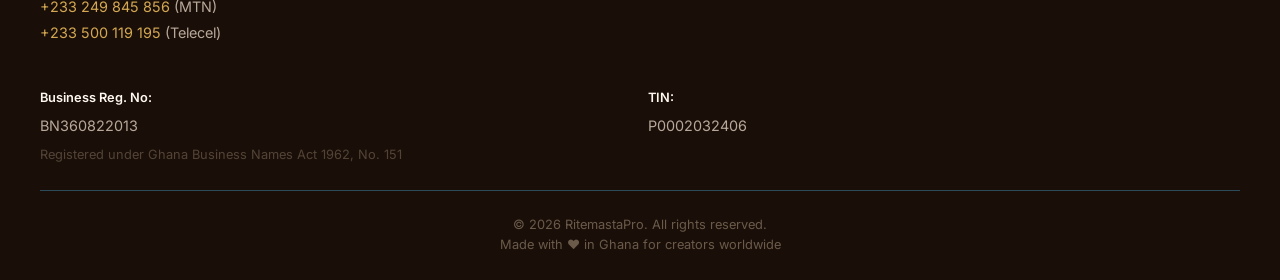
==== commit b1c9fc41: "Add files via upload" ====
--- a/index.html
+++ b/index.html
@@ -78,23 +78,25 @@
 .brand-lockup{
     display:flex;
     flex-direction:column;
-    line-height:1.1;
+    align-items:center;
+    line-height:1;
 }
 
 .brand-name{
     font-family:'Playfair Display', serif;
-    font-size:1.3rem;
+    font-size:1.85rem;
     font-weight:700;
     color:#FDF8F0;
+    line-height:1;
 }
 
 .brand-tagline{
     color:#D4A853;
     font-size:0.55rem;
-    font-weight:600;
-    letter-spacing:3px;
+    font-weight:700;
+    letter-spacing:2px;
     text-transform:uppercase;
-    margin-top:3px;
+    margin-top:4px;
 }
 
 
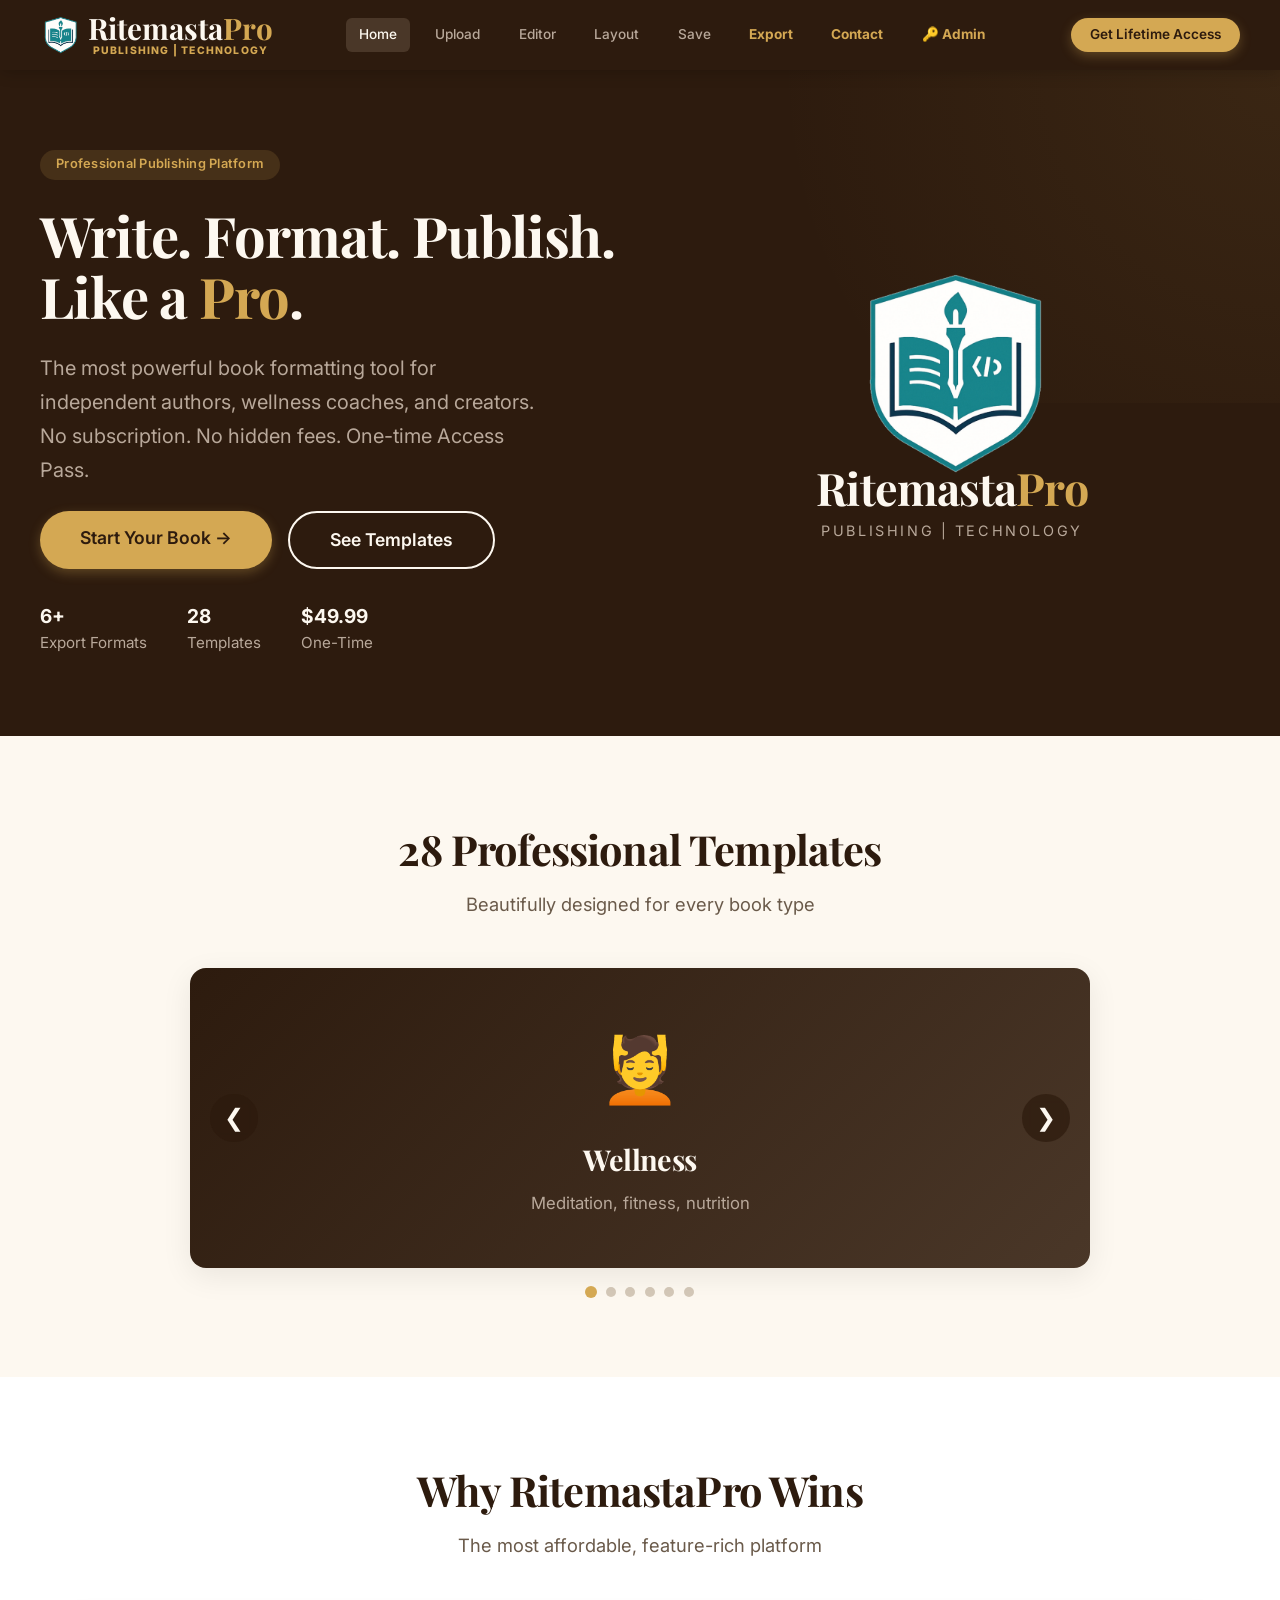
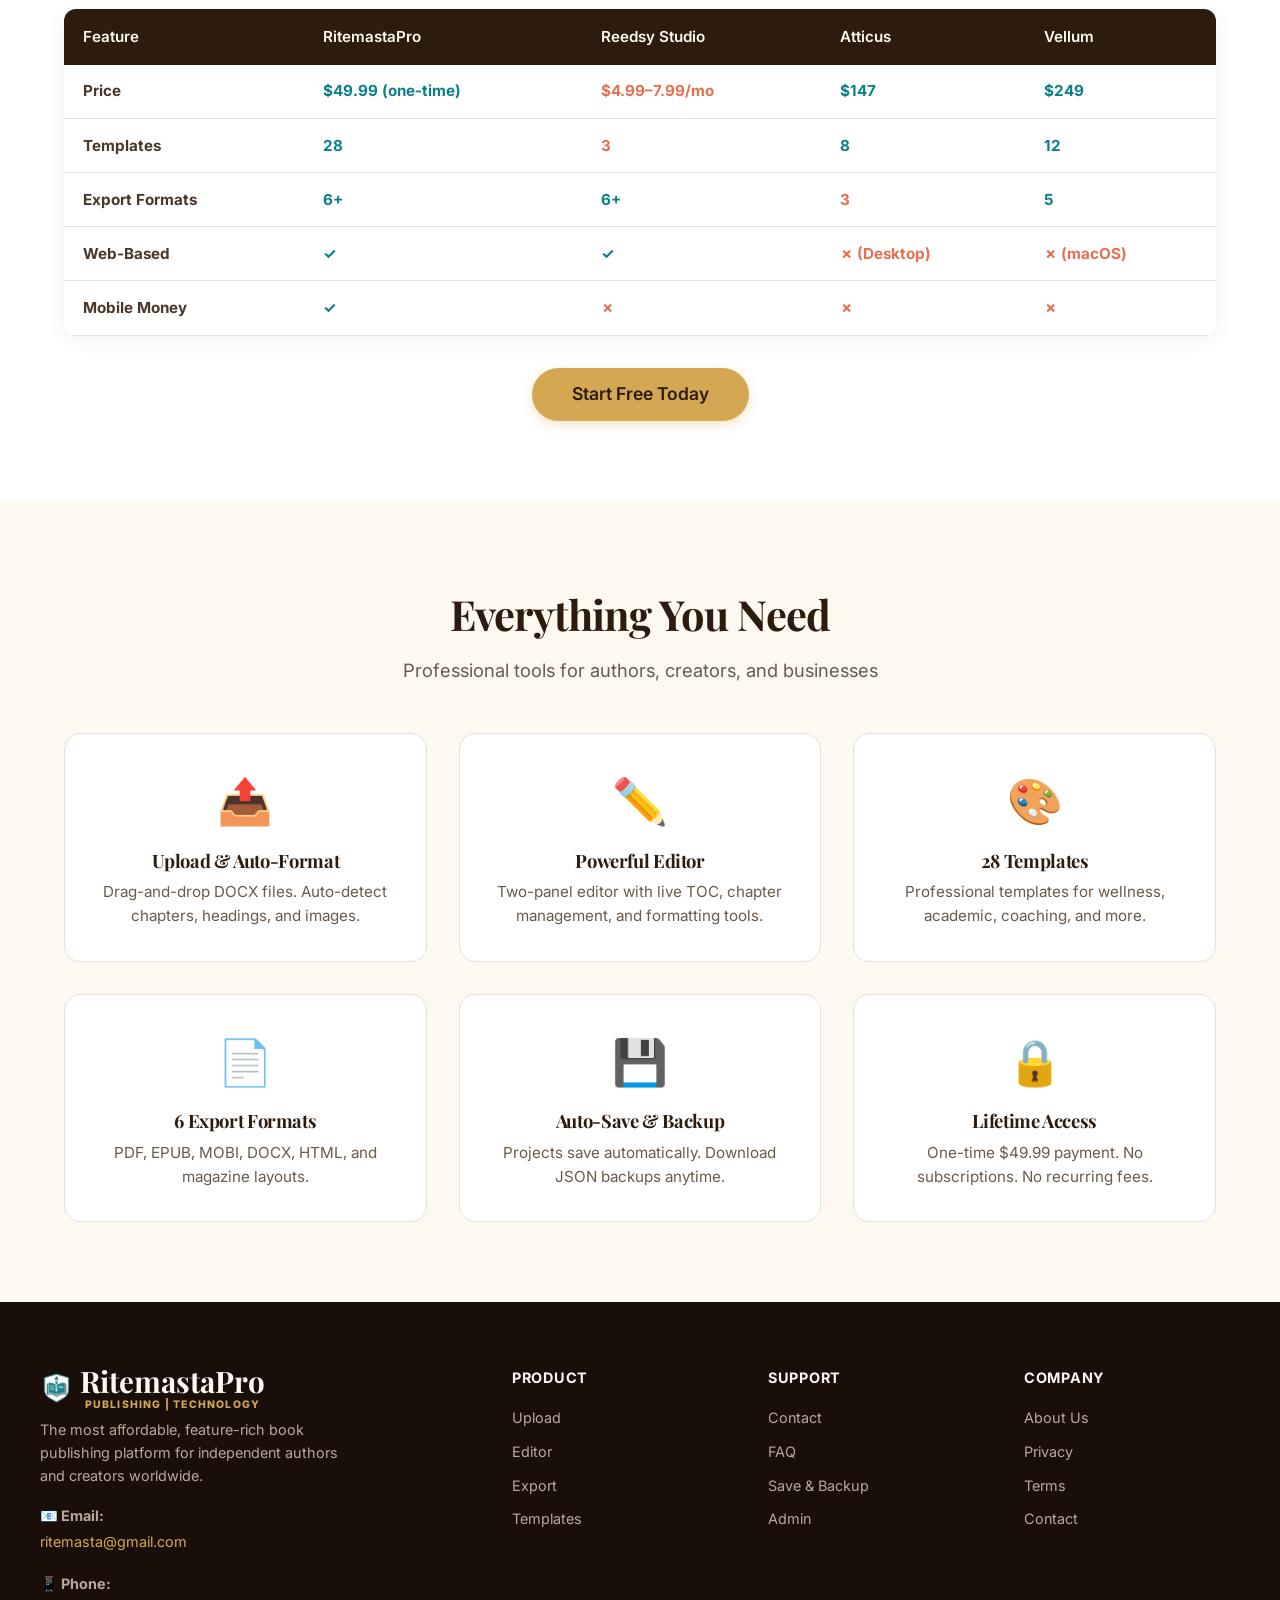
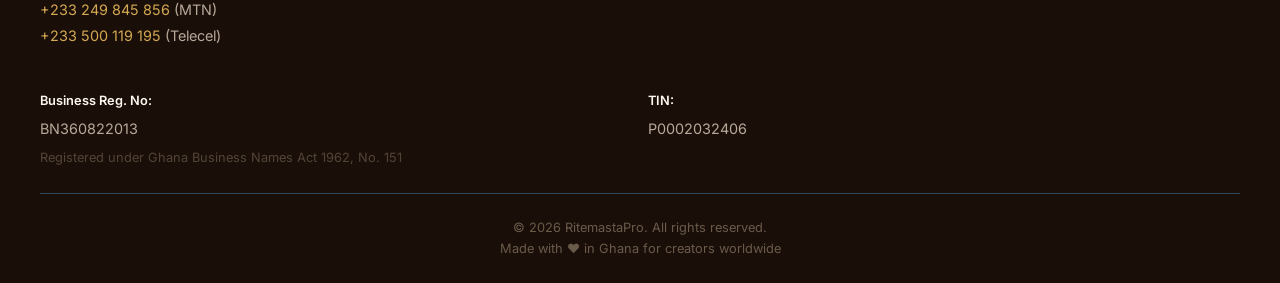
==== commit 055264db: "Add files via upload" ====
--- a/index.html
+++ b/index.html
@@ -91,10 +91,11 @@
 }
 
 .brand-tagline{
+    font-family:'Inter', sans-serif;
     color:#D4A853;
-    font-size:0.55rem;
-    font-weight:700;
-    letter-spacing:2px;
+    font-size:0.65rem;
+    font-weight:800;
+    letter-spacing:1.2px;
     text-transform:uppercase;
     margin-top:4px;
 }
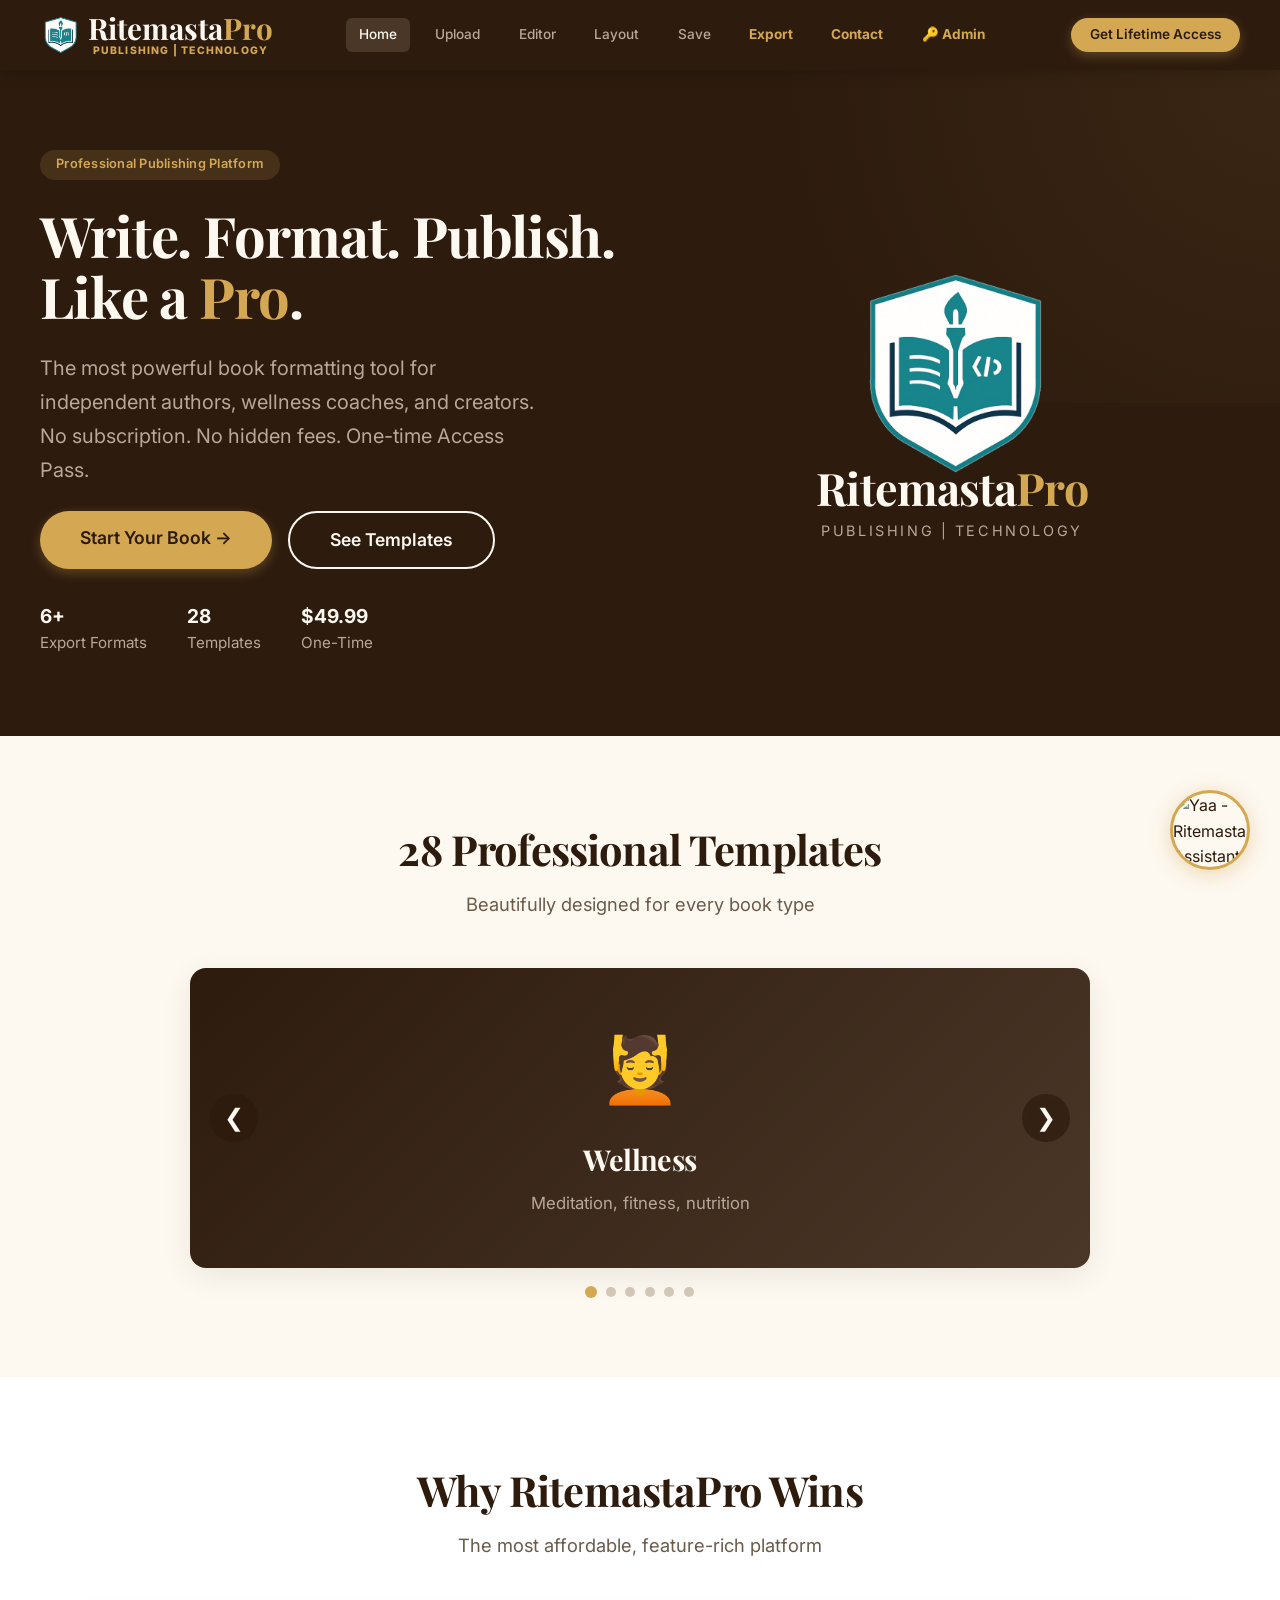
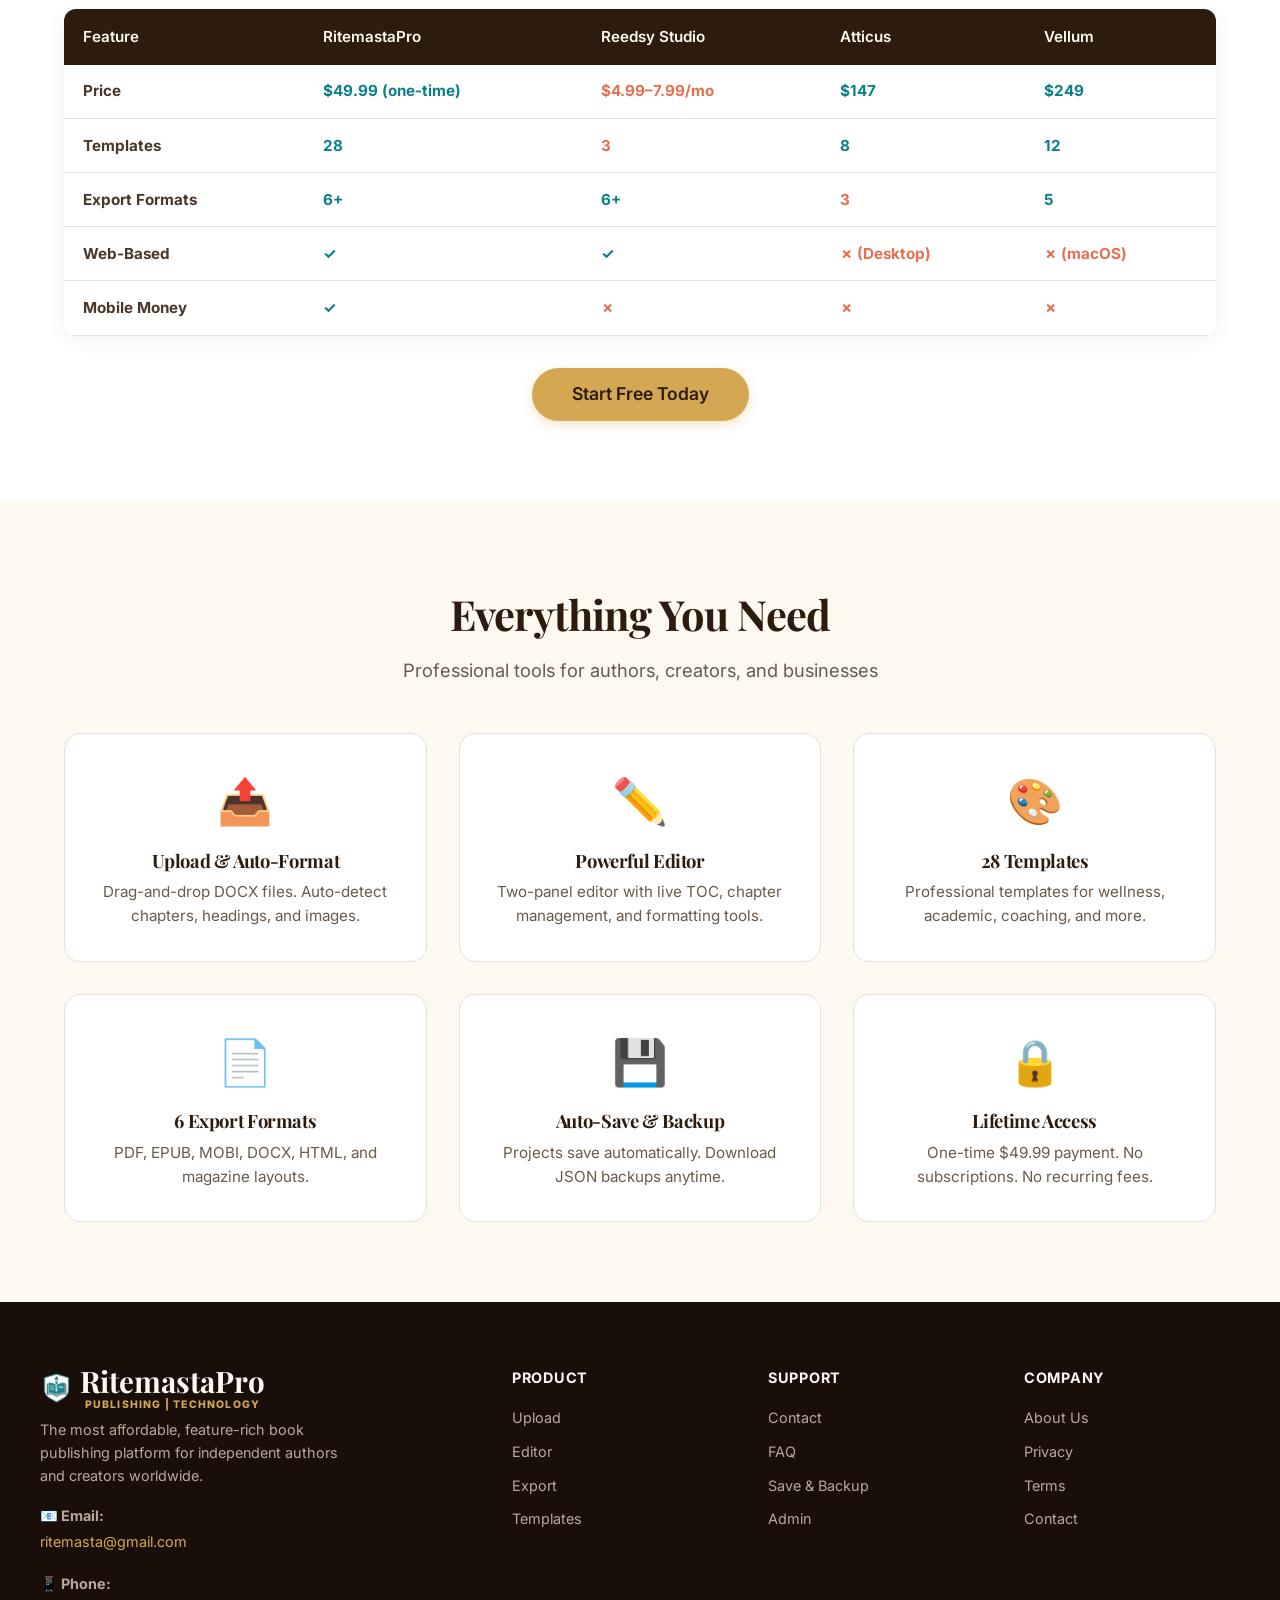
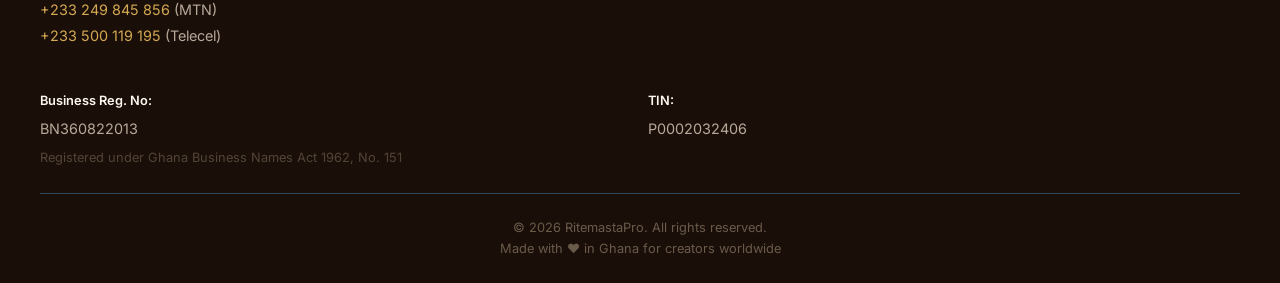
==== commit 9a7da388: "Create index.html" ====
--- a/index.html
+++ b/index.html
@@ -28,7 +28,7 @@
         a { text-decoration: none; color: inherit; }
         .container { max-width: 1200px; margin: 0 auto; padding: 0 1.5rem; }
 
-        /* ===== HEADER (Sticky, Dark) ===== */
+        /* ===== HEADER ===== */
         .header {
             background: #2D1B0E;
             padding: 0.8rem 1.5rem;
@@ -72,34 +72,32 @@
             object-fit: contain;
         }
         
-        
-.logo-accent { color: #D4A853; }
-
-.brand-lockup{
-    display:flex;
-    flex-direction:column;
-    align-items:center;
-    line-height:1;
-}
-
-.brand-name{
-    font-family:'Playfair Display', serif;
-    font-size:1.85rem;
-    font-weight:700;
-    color:#FDF8F0;
-    line-height:1;
-}
-
-.brand-tagline{
-    font-family:'Inter', sans-serif;
-    color:#D4A853;
-    font-size:0.65rem;
-    font-weight:800;
-    letter-spacing:1.2px;
-    text-transform:uppercase;
-    margin-top:4px;
-}
-
+        .logo-accent { color: #D4A853; }
+
+        .brand-lockup{
+            display:flex;
+            flex-direction:column;
+            align-items:center;
+            line-height:1;
+        }
+
+        .brand-name{
+            font-family:'Playfair Display', serif;
+            font-size:1.85rem;
+            font-weight:700;
+            color:#FDF8F0;
+            line-height:1;
+        }
+
+        .brand-tagline{
+            font-family:'Inter', sans-serif;
+            color:#D4A853;
+            font-size:0.65rem;
+            font-weight:800;
+            letter-spacing:1.2px;
+            text-transform:uppercase;
+            margin-top:4px;
+        }
 
         .nav {
             display: flex;
@@ -252,7 +250,7 @@
             position: relative;
         }
         
-                .hero-logo-wrapper {
+        .hero-logo-wrapper {
             display: flex;
             flex-direction: column;
             align-items: center;
@@ -504,7 +502,10 @@
         
         .footer-links { list-style: none; }
         .footer-links li { margin-bottom: 0.5rem; }
-        .footer-links a { font-size: 0.9rem; transition: 0.2s; }
+        .footer-links a {
+            font-size: 0.9rem;
+            transition: 0.2s;
+        }
         .footer-links a:hover { color: #D4A853; }
         
         .footer-bottom {
@@ -528,6 +529,108 @@
         .legal-label { color: #FDF8F0; font-weight: 600; }
         .legal-value { color: #B8A89A; font-size: 0.9rem; margin-top: 0.25rem; }
         .legal-subtext { color: #6A5A4A; font-size: 0.8rem; margin-top: 0.25rem; opacity: 0.7; }
+
+        /* ===== FLOATING BOT (YAA) WITH YOUR IMAGES ===== */
+        .floating-bot {
+            position: fixed;
+            bottom: 30px;
+            right: 30px;
+            z-index: 9999;
+            display: flex;
+            flex-direction: column;
+            align-items: flex-end;
+        }
+
+        .bot-avatar {
+            width: 80px;
+            height: 80px;
+            cursor: pointer;
+            border-radius: 50%;
+            box-shadow: 0 4px 20px rgba(212, 168, 83, 0.4);
+            transition: 0.3s;
+            border: 3px solid #D4A853;
+            overflow: hidden;
+            background: #FDF8F0;
+        }
+
+        .bot-avatar:hover {
+            transform: scale(1.05);
+            box-shadow: 0 6px 30px rgba(212, 168, 83, 0.5);
+        }
+
+        .bot-avatar img {
+            width: 100%;
+            height: 100%;
+            object-fit: cover;
+            display: block;
+        }
+
+        /* Hover effect: change image */
+        .bot-avatar:hover img {
+            content: url('image2.jpg');
+        }
+
+        .bot-window {
+            background: white;
+            border-radius: 12px;
+            box-shadow: 0 4px 20px rgba(0,0,0,0.15);
+            width: 320px;
+            max-height: 420px;
+            overflow-y: auto;
+            padding: 1.2rem;
+            display: none;
+            margin-bottom: 1rem;
+            border: 1px solid #E8E0D8;
+        }
+
+        .bot-window.open { display: block; }
+
+        .bot-header {
+            display: flex;
+            justify-content: space-between;
+            align-items: center;
+            margin-bottom: 1rem;
+            border-bottom: 1px solid #E8E0D8;
+            padding-bottom: 0.5rem;
+        }
+
+        .bot-header h4 {
+            font-family: 'Inter', sans-serif;
+            font-size: 1rem;
+            color: #2D1B0E;
+        }
+
+        .bot-close {
+            cursor: pointer;
+            color: #8A7A6A;
+            font-size: 1.2rem;
+        }
+
+        .bot-message {
+            background: #FDF8F0;
+            border-radius: 8px;
+            padding: 0.8rem;
+            margin-bottom: 0.8rem;
+            font-size: 0.9rem;
+            color: #4A3728;
+        }
+
+        .bot-btn {
+            display: block;
+            width: 100%;
+            padding: 0.6rem;
+            background: #D4A853;
+            color: #2D1B0E;
+            border: none;
+            border-radius: 6px;
+            cursor: pointer;
+            margin-bottom: 0.5rem;
+            text-align: center;
+            font-weight: 600;
+            transition: 0.2s;
+        }
+
+        .bot-btn:hover { background: #C49A42; }
 
         /* ===== RESPONSIVE ===== */
         @media (max-width: 1024px) {
@@ -545,12 +648,23 @@
             .carousel-btn { width: 36px; height: 36px; font-size: 1rem; }
             .footer-grid { grid-template-columns: 1fr; }
             .footer-legal { grid-template-columns: 1fr; }
+            .floating-bot {
+                bottom: 15px;
+                right: 15px;
+            }
+            .bot-avatar {
+                width: 60px;
+                height: 60px;
+            }
+            .bot-window {
+                width: 280px;
+            }
         }
         
         @media (max-width: 480px) {
             .hero-content h1 { font-size: 1.8rem; }
             .hero-stats { flex-direction: column; gap: 0.8rem; }
-            .hero-logo-wrapper .logo-display { width: 120px; height: 120px; font-size: 4rem; }
+            .hero-logo-wrapper .logo-display { width: 120px; height: 120px; }
         }
     </style>
 </head>
@@ -563,12 +677,8 @@
                     <img src="logo.png" alt="RitemastaPro Logo">
                 </div>
                 <div class="brand-lockup">
-                    <span class="brand-name">
-                        Ritemasta<span class="logo-accent">Pro</span>
-                    </span>
-                    <span class="brand-tagline">
-                        PUBLISHING | TECHNOLOGY
-                    </span>
+                    <span class="brand-name">Ritemasta<span class="logo-accent">Pro</span></span>
+                    <span class="brand-tagline">PUBLISHING | TECHNOLOGY</span>
                 </div>
             </div>
             <nav class="nav">
@@ -742,6 +852,29 @@
         </div>
     </section>
 
+    <!-- FLOATING BOT (YAA) WITH YOUR IMAGES -->
+    <div class="floating-bot">
+        <div class="bot-window" id="botWindow">
+            <div class="bot-header">
+                <h4>🤖 Yaa</h4>
+                <span class="bot-close" onclick="toggleBot()">✕</span>
+            </div>
+            <div class="bot-message">
+                👋 Hi! I'm Yaa, your RitemastaPro assistant. How can I help you today?
+            </div>
+            <button class="bot-btn" onclick="botResponse('pricing')">💰 Pricing & Access Pass</button>
+            <button class="bot-btn" onclick="botResponse('features')">✨ Key Features</button>
+            <button class="bot-btn" onclick="botResponse('export')">📤 Export Formats</button>
+            <button class="bot-btn" onclick="botResponse('contact')">📞 Contact Support</button>
+            <div id="botResponse" style="margin-top: 0.5rem; font-size: 0.9rem; color: #4A3728;"></div>
+        </div>
+
+        <!-- Yaa Avatar - Image 1 (Default) -->
+        <div class="bot-avatar" onclick="toggleBot()">
+            <img src="image1.jpg" alt="Yaa - RitemastaPro Assistant">
+        </div>
+    </div>
+
     <!-- FOOTER -->
     <footer class="footer">
         <div class="footer-inner">
@@ -853,6 +986,23 @@
 
         createDots();
         setInterval(carouselNext, 5000);
+
+        // ===== FLOATING BOT (YAA) =====
+        function toggleBot() {
+            const window = document.getElementById('botWindow');
+            window.classList.toggle('open');
+        }
+
+        function botResponse(type) {
+            const responseEl = document.getElementById('botResponse');
+            const messages = {
+                'pricing': '💰 **Pricing:** RitemastaPro is a one-time payment of **$49.99** (or equivalent in GHS). You get lifetime access with no recurring fees.',
+                'features': '✨ **Key Features:** 28 professional templates, 6+ export formats (PDF, EPUB, MOBI, DOCX, HTML), auto-save & backup, and a powerful two-panel editor.',
+                'export': '📤 **Export Formats:** You can export your book as PDF (print-ready), EPUB (eBook), MOBI (Kindle), DOCX (Word), HTML (web), and magazine layouts.',
+                'contact': '📞 **Contact Support:** You can reach us via email at <a href="mailto:ritemasta@gmail.com">ritemasta@gmail.com</a> or WhatsApp at <a href="https://wa.me/233249845856">+233 249 845 856</a>.'
+            };
+            responseEl.innerHTML = messages[type] || 'Please select an option above.';
+        }
     </script>
 </body>
 </html>
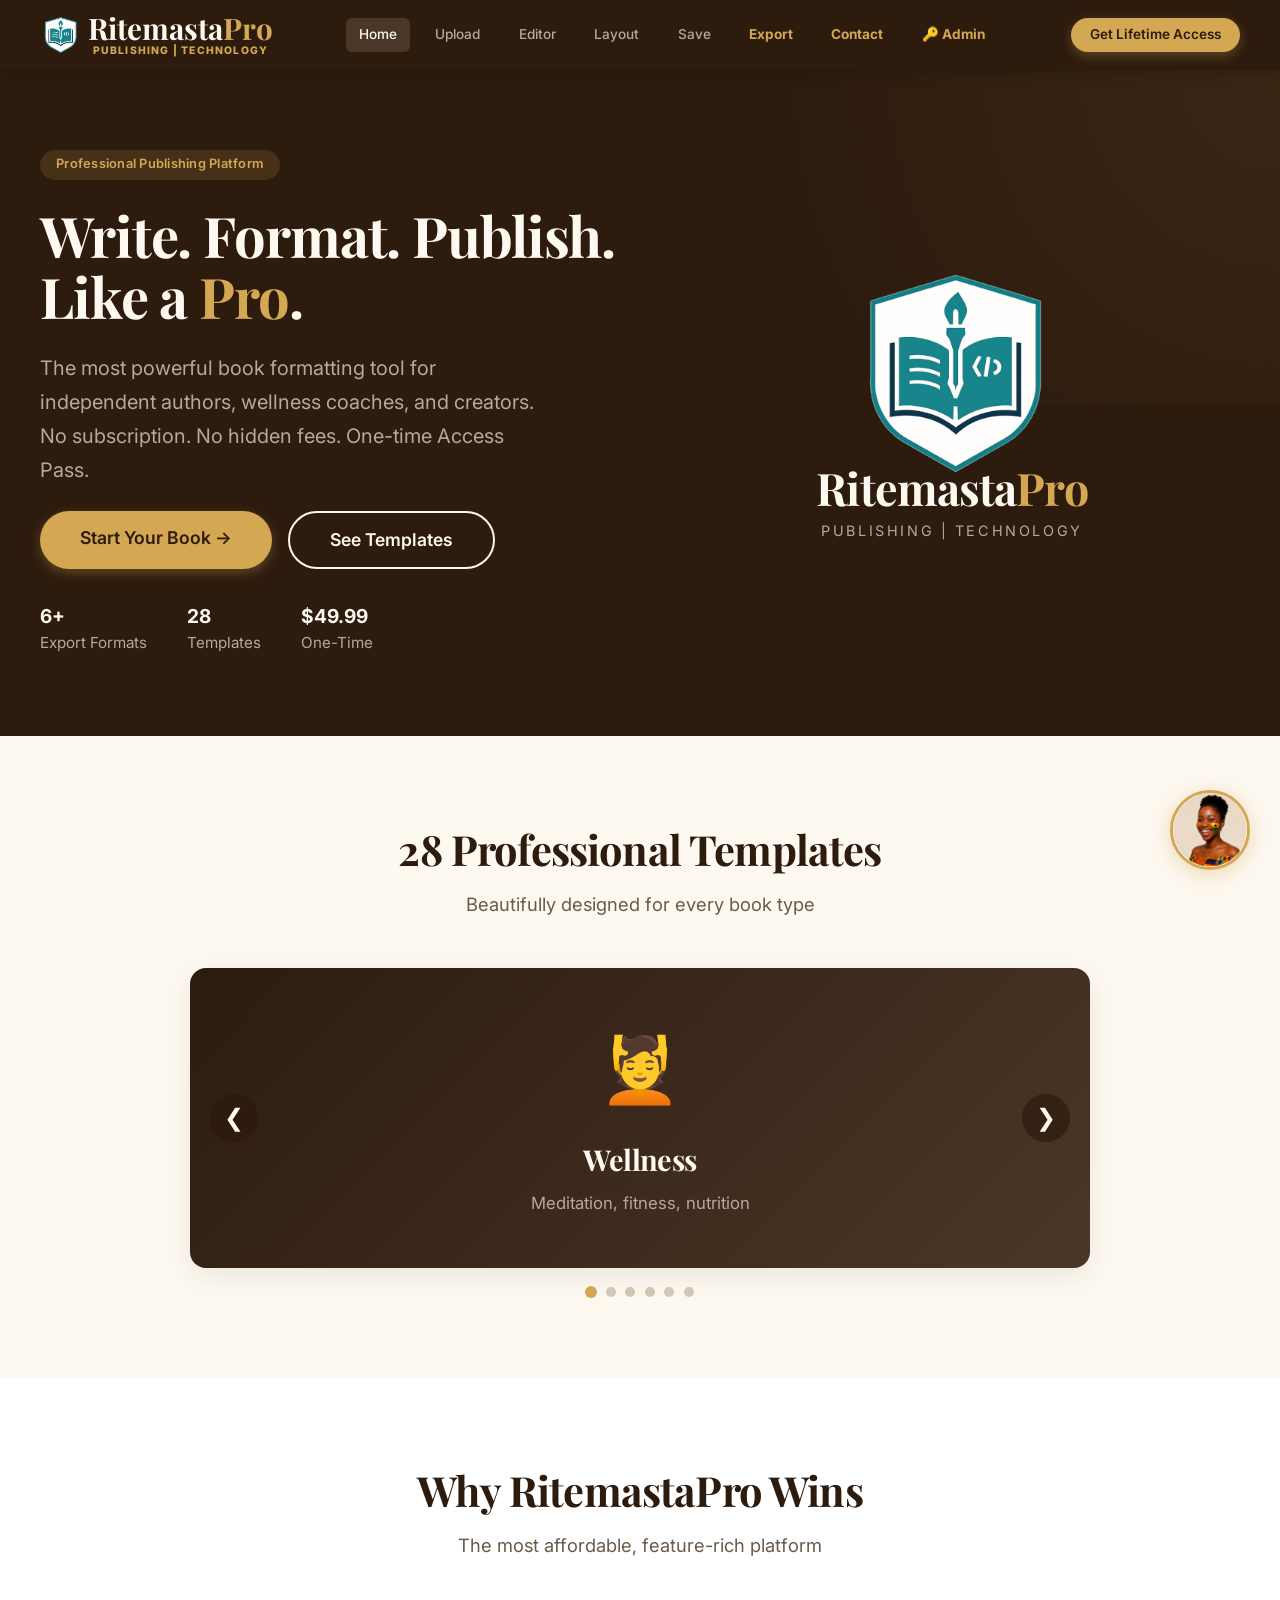
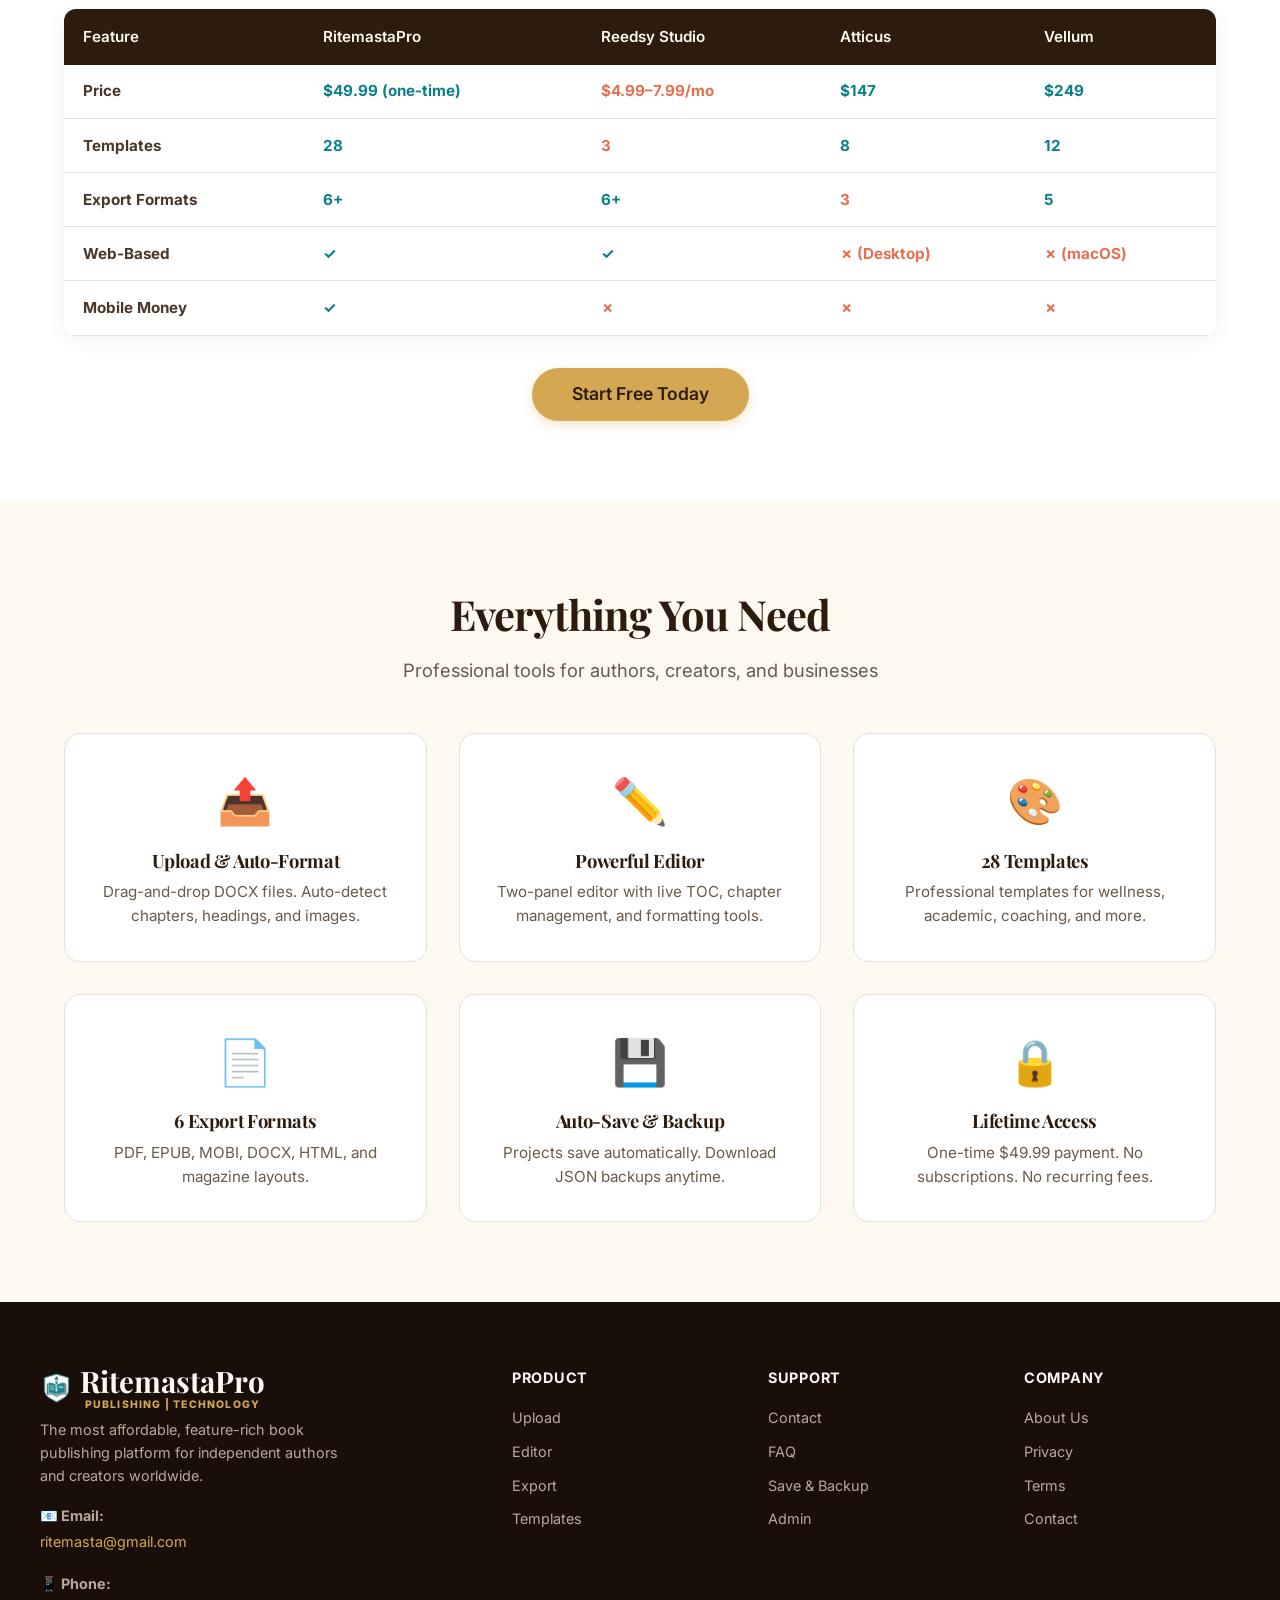
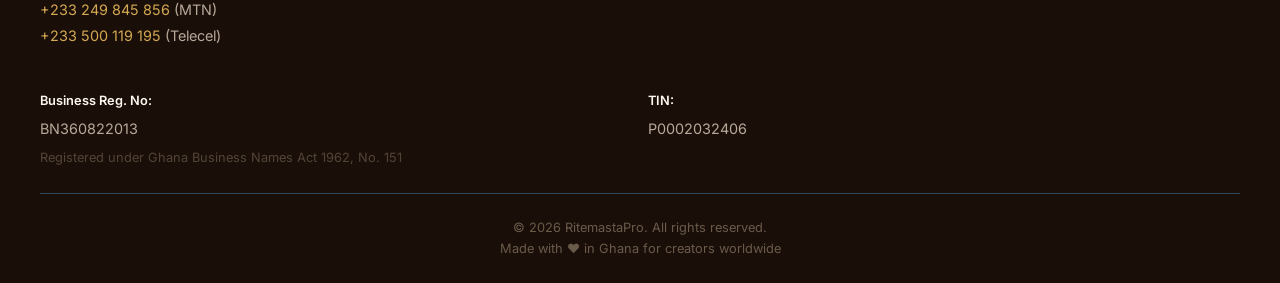
==== commit 2dcfea11: "Update index.html" ====
--- a/index.html
+++ b/index.html
@@ -567,7 +567,7 @@
 
         /* Hover effect: change image */
         .bot-avatar:hover img {
-            content: url('image2.jpg');
+            content: url('image2.png');
         }
 
         .bot-window {
@@ -871,7 +871,7 @@
 
         <!-- Yaa Avatar - Image 1 (Default) -->
         <div class="bot-avatar" onclick="toggleBot()">
-            <img src="image1.jpg" alt="Yaa - RitemastaPro Assistant">
+            <img src="image1.png" alt="Yaa - RitemastaPro Assistant">
         </div>
     </div>
 
